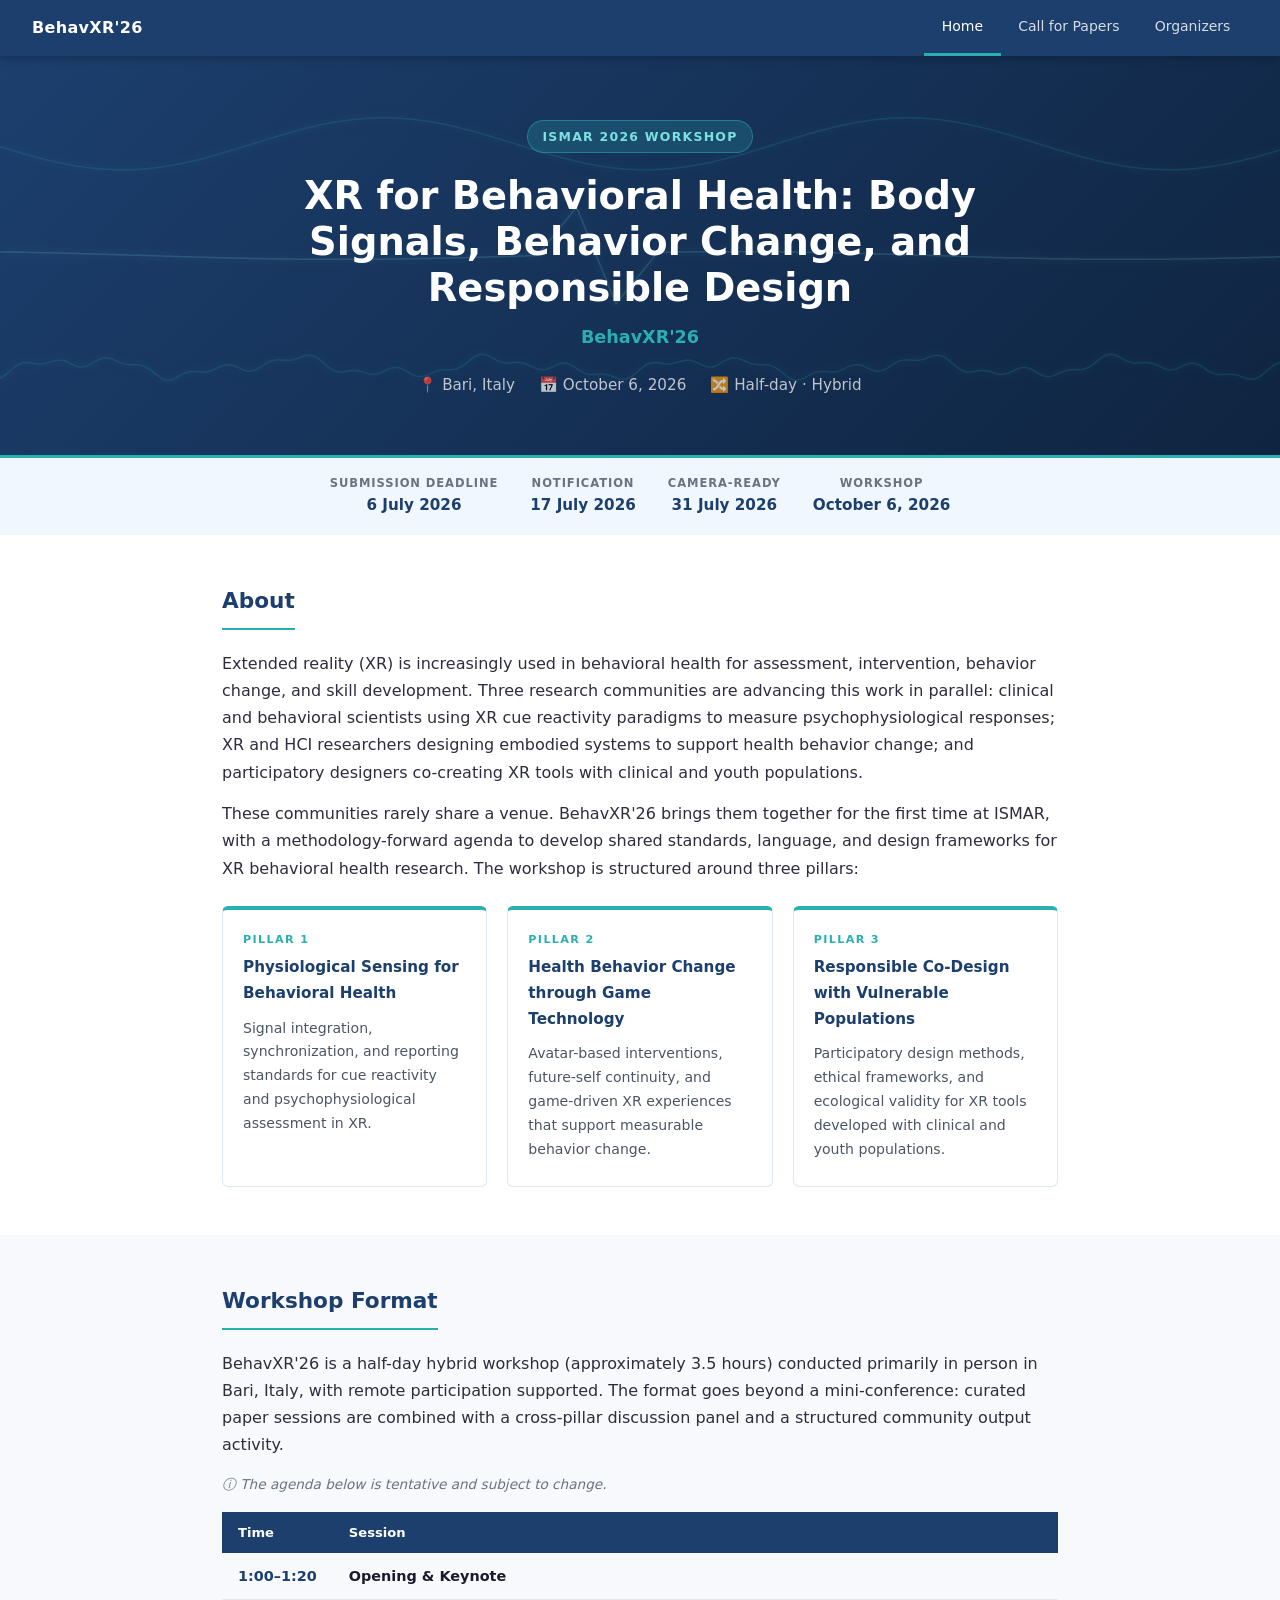
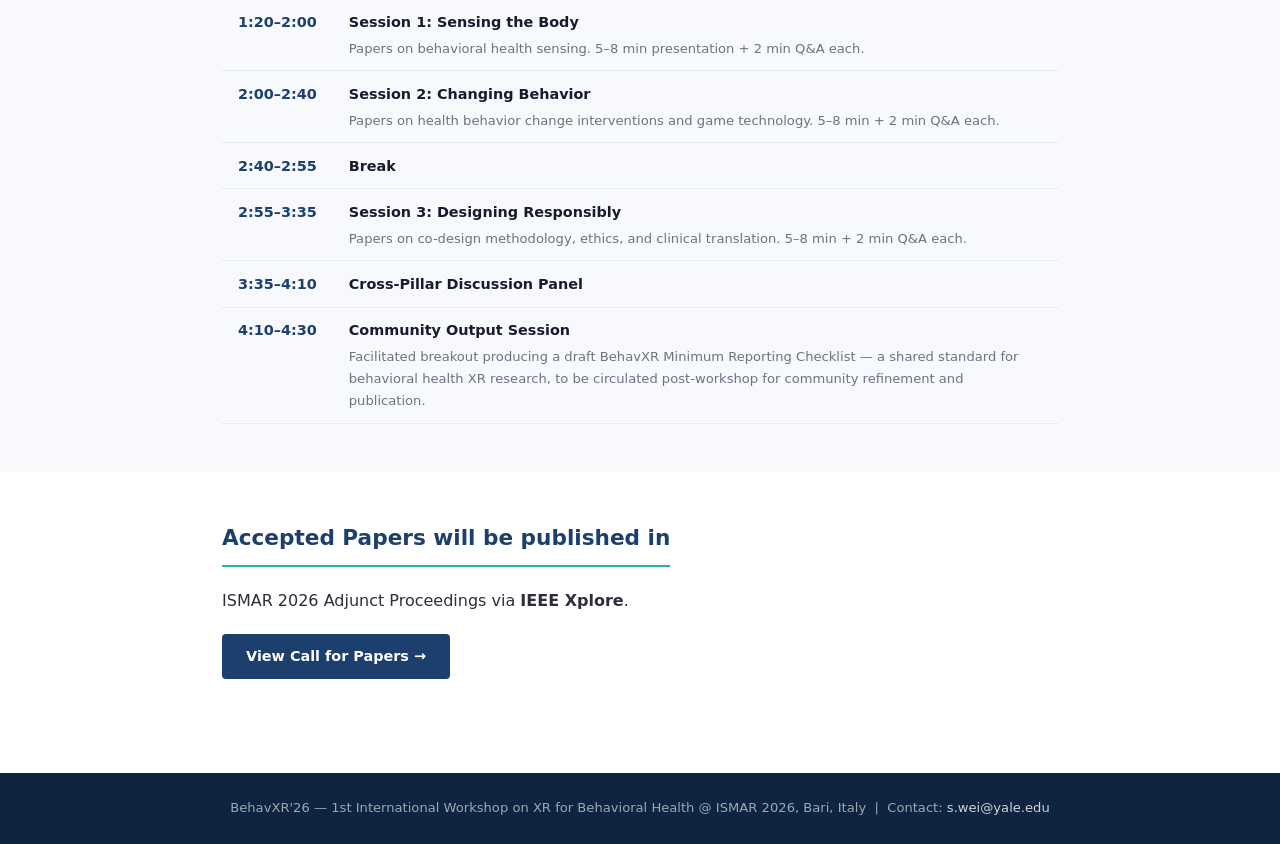
==== index.html @ c8c07bdc "Update cfp page" ====
<!DOCTYPE html>
<html lang="en">
<head>
<meta charset="UTF-8">
<meta name="viewport" content="width=device-width, initial-scale=1.0">
<meta name="description" content="BehavXR'26: 1st International Workshop on XR for Behavioral Health at ISMAR 2026, Bari, Italy, October 6, 2026.">
<title>BehavXR'26 — XR for Behavioral Health @ ISMAR 2026</title>
<link rel="stylesheet" href="style.css">
</head>
<body>

<nav>
  <span class="nav-brand">BehavXR'26</span>
  <div class="nav-links">
    <a href="index.html" class="active">Home</a>
    <a href="cfp.html">Call for Papers</a>
    <a href="organizers.html">Organizers</a>
  </div>
</nav>

<div class="hero" style="position:relative; overflow:hidden;">
  <canvas id="sigCanvas" aria-hidden="true" style="
    position:absolute; top:0; left:0; width:100%; height:100%;
    pointer-events:none; opacity:0.18;
  "></canvas>

  <div style="position:relative; z-index:1;">
    <div class="tag">ISMAR 2026 Workshop</div>
    <h1>XR for Behavioral Health: Body Signals, Behavior Change, and Responsible Design</h1>
    <p class="acronym">BehavXR'26</p>
    <div class="meta">
      <span>Bari, Italy</span>
      <span>October 6, 2026</span>
      <span>Half-day · Hybrid</span>
    </div>
  </div>
</div>

<script>
(function () {
  const canvas = document.getElementById('sigCanvas');
  const ctx = canvas.getContext('2d');

  const channels = [
    { y: 0.22, amp: 26, freq: 0.012, speed: 0.18, color: '#2aafb0', type: 'sine'  },
    { y: 0.50, amp: 22, freq: 0.008, speed: 0.11, color: '#7de0e1', type: 'pulse' },
    { y: 0.78, amp: 14, freq: 0.030, speed: 0.30, color: '#2aafb0', type: 'eeg'   },
  ];

  let t = 0, W, H, raf;

  function resize() {
    W = canvas.offsetWidth; H = canvas.offsetHeight;
    canvas.width = W * devicePixelRatio; canvas.height = H * devicePixelRatio;
    ctx.scale(devicePixelRatio, devicePixelRatio);
  }

  function eegNoise(x, t) {
    return Math.sin(x * 0.03 + t) * 0.5
         + Math.sin(x * 0.07 - t * 1.3) * 0.3
         + Math.sin(x * 0.15 + t * 0.9) * 0.2;
  }

  function pulseShape(phase) {
    const p = ((phase % (Math.PI * 2)) + Math.PI * 2) % (Math.PI * 2);
    const norm = p / (Math.PI * 2);
    if (norm < 0.05) return norm / 0.05;
    if (norm < 0.10) return 1 - (norm - 0.05) / 0.05 * 2;
    if (norm < 0.15) return -1 + (norm - 0.10) / 0.05;
    return Math.sin(norm * Math.PI * 2) * 0.08;
  }

  function drawChannel(ch) {
    ctx.beginPath();
    ctx.strokeStyle = ch.color;
    ctx.lineWidth = 1.5;
    ctx.shadowColor = ch.color;
    ctx.shadowBlur = 8;
    const cy = H * ch.y;
    for (let x = 0; x <= W; x += 2) {
      const phase = x * ch.freq + t * ch.speed;
      let y;
      if (ch.type === 'sine')  y = cy - Math.sin(phase) * ch.amp;
      if (ch.type === 'pulse') y = cy - pulseShape(phase) * ch.amp * 2.2;
      if (ch.type === 'eeg')   y = cy - eegNoise(x, t * ch.speed) * ch.amp;
      x === 0 ? ctx.moveTo(x, y) : ctx.lineTo(x, y);
    }
    ctx.stroke();
    ctx.shadowBlur = 0;
  }

  function loop() {
    ctx.clearRect(0, 0, W, H);
    channels.forEach(drawChannel);
    t += 0.22;
    raf = requestAnimationFrame(loop);
  }

  resize();
  window.addEventListener('resize', () => { cancelAnimationFrame(raf); resize(); loop(); });

  if (window.matchMedia('(prefers-reduced-motion: reduce)').matches) {
    channels.forEach(drawChannel);
  } else {
    loop();
  }
})();
</script>

<div class="dates-banner">
  <div class="date-item">
    <div class="date-label">Submission Deadline</div>
    <div class="date-val">6 July 2026</div>
  </div>
  <div class="date-item">
    <div class="date-label">Notification</div>
    <div class="date-val">17 July 2026</div>
  </div>
  <div class="date-item">
    <div class="date-label">Camera-Ready</div>
    <div class="date-val">31 July 2026</div>
  </div>
  <div class="date-item">
    <div class="date-label">Workshop</div>
    <div class="date-val">October 6, 2026</div>
  </div>
</div>

<div style="background:#fff;">
<div class="container">
<section>
  <h2>About</h2>
  <p>
    Extended reality (XR) is increasingly used in behavioral health for assessment, intervention,
    behavior change, and skill development. Three research communities are advancing this work in
    parallel: clinical and behavioral scientists using XR cue reactivity paradigms to measure
    psychophysiological responses; XR and HCI researchers designing embodied systems to support
    health behavior change; and participatory designers co-creating XR tools with clinical and youth
    populations.
  </p>
  <p>
    These communities rarely share a venue. BehavXR'26 brings them together for the first time at
    ISMAR, with a methodology-forward agenda to develop shared standards, language, and design
    frameworks for XR behavioral health research. The workshop is structured around three pillars:
  </p>

  <div class="pillars">
    <div class="pillar">
      <div class="p-num">Pillar 1</div>
      <h3>Physiological Sensing for Behavioral Health</h3>
      <p>Signal integration, synchronization, and reporting standards for cue reactivity and psychophysiological assessment in XR.</p>
    </div>
    <div class="pillar">
      <div class="p-num">Pillar 2</div>
      <h3>Health Behavior Change through Game Technology</h3>
      <p>Avatar-based interventions, future-self continuity, and game-driven XR experiences that support measurable behavior change.</p>
    </div>
    <div class="pillar">
      <div class="p-num">Pillar 3</div>
      <h3>Responsible Co-Design with Vulnerable Populations</h3>
      <p>Participatory design methods, ethical frameworks, and ecological validity for XR tools developed with clinical and youth populations.</p>
    </div>
  </div>
</section>
</div>
</div>

<div style="background:#f7f9fc;">
<div class="container">
<section>
  <h2>Workshop Format</h2>
  <p>BehavXR'26 is a half-day hybrid workshop (approximately 3.5 hours) conducted primarily in person in Bari, Italy, with remote participation supported. The format goes beyond a mini-conference: curated paper sessions are combined with a cross-pillar discussion panel and a structured community output activity.</p>
  <p style="font-size:.85rem; color:#6b7280; font-style:italic; margin-bottom:1rem;">&#9432; The agenda below is tentative and subject to change.</p>

  <table class="agenda">
    <thead>
      <tr><th>Time</th><th>Session</th></tr>
    </thead>
    <tbody>
      <tr>
        <td>1:00–1:20</td>
        <td><strong>Opening &amp; Keynote</strong></td>
      </tr>
      <tr>
        <td>1:20–2:00</td>
        <td>
          <strong>Session 1: Sensing the Body</strong>
          <div class="session-detail">Papers on behavioral health sensing. 5–8 min presentation + 2 min Q&amp;A each.</div>
        </td>
      </tr>
      <tr>
        <td>2:00–2:40</td>
        <td>
          <strong>Session 2: Changing Behavior</strong>
          <div class="session-detail">Papers on health behavior change interventions and game technology. 5–8 min + 2 min Q&amp;A each.</div>
        </td>
      </tr>
      <tr>
        <td>2:40–2:55</td>
        <td><strong>Break</strong></td>
      </tr>
      <tr>
        <td>2:55–3:35</td>
        <td>
          <strong>Session 3: Designing Responsibly</strong>
          <div class="session-detail">Papers on co-design methodology, ethics, and clinical translation. 5–8 min + 2 min Q&amp;A each.</div>
        </td>
      </tr>
      <tr>
        <td>3:35–4:10</td>
        <td><strong>Cross-Pillar Discussion Panel</strong></td>
      </tr>
      <tr>
        <td>4:10–4:30</td>
        <td>
          <strong>Community Output Session</strong>
          <div class="session-detail">Facilitated breakout producing a draft BehavXR Minimum Reporting Checklist — a shared standard for behavioral health XR research, to be circulated post-workshop for community refinement and publication.</div>
        </td>
      </tr>
    </tbody>
  </table>
</section>
</div>
</div>

<div style="background:#fff;">
<div class="container">
<section>
  <h2>Accepted Papers will be published in</h2>
  <p>ISMAR 2026 Adjunct Proceedings via <strong>IEEE Xplore</strong>.</p>
  <p style="margin-top:1.25rem;">
    <a href="cfp.html" style="
      display:inline-block; background:#1c3f6e; color:#fff;
      padding:.65rem 1.5rem; border-radius:4px; font-weight:600; font-size:.9rem;
    ">View Call for Papers &rarr;</a>
  </p>
</section>
</div>
</div>

<footer>
  BehavXR'26 &mdash; 1st International Workshop on XR for Behavioral Health @ ISMAR 2026, Bari, Italy &nbsp;|&nbsp;
  Contact: <a href="mailto:s.wei@yale.edu">s.wei@yale.edu</a>
</footer>

</body>
</html>
---- style.css ----
/* ── Reset & Base ─────────────────────────────────────────── */
*, *::before, *::after { box-sizing: border-box; margin: 0; padding: 0; }
html { scroll-behavior: smooth; }
body {
  font-family: 'Segoe UI', system-ui, -apple-system, sans-serif;
  font-size: 16px;
  line-height: 1.7;
  color: #1a1a2e;
  background: #fff;
}
a { color: #1a6ea8; text-decoration: none; }
a:hover { text-decoration: underline; }

/* ── Nav ──────────────────────────────────────────────────── */
nav {
  position: sticky; top: 0; z-index: 100;
  background: #1c3f6e;
  display: flex; align-items: center; justify-content: space-between;
  padding: 0 2rem;
  height: 56px;
  box-shadow: 0 2px 8px rgba(0,0,0,.25);
}
.nav-brand {
  color: #fff; font-weight: 700; font-size: 1rem;
  letter-spacing: .02em; white-space: nowrap;
}
.nav-links { display: flex; gap: 0; }
.nav-links a {
  color: rgba(255,255,255,.82);
  font-size: .875rem;
  padding: .9rem 1.1rem;
  display: block;
  border-bottom: 3px solid transparent;
  transition: color .15s, border-color .15s;
}
.nav-links a:hover, .nav-links a.active {
  color: #fff; border-bottom-color: #2aafb0;
  text-decoration: none;
}

/* ── Hero ─────────────────────────────────────────────────── */
.hero {
  background: linear-gradient(135deg, #1c3f6e 0%, #0f2440 100%);
  color: #fff;
  padding: 4rem 2rem 3.5rem;
  text-align: center;
}
.hero .tag {
  display: inline-block;
  background: rgba(42,175,176,.22);
  border: 1px solid rgba(42,175,176,.5);
  color: #7de0e1;
  font-size: .78rem;
  font-weight: 600;
  letter-spacing: .1em;
  text-transform: uppercase;
  padding: .3rem .9rem;
  border-radius: 2rem;
  margin-bottom: 1.25rem;
}
.hero h1 {
  font-size: clamp(1.6rem, 4vw, 2.4rem);
  font-weight: 800;
  line-height: 1.2;
  max-width: 760px; margin: 0 auto .75rem;
}
.hero .acronym {
  color: #2aafb0; font-size: 1.1rem; font-weight: 600;
  margin-bottom: 1.25rem;
}
.hero .meta {
  font-size: .95rem; color: rgba(255,255,255,.72);
  display: flex; gap: 1.5rem; justify-content: center; flex-wrap: wrap;
}
.hero .meta span::before { content: "📍 "; }
.hero .meta span:nth-child(2)::before { content: "📅 "; }
.hero .meta span:nth-child(3)::before { content: "🔀 "; }

/* ── Dates Banner ─────────────────────────────────────────── */
.dates-banner {
  background: #f0f7ff;
  border-top: 3px solid #2aafb0;
  padding: 1rem 2rem;
  display: flex; gap: 2rem; justify-content: center; flex-wrap: wrap;
}
.dates-banner .date-item { text-align: center; }
.dates-banner .date-label {
  font-size: .72rem; font-weight: 700; text-transform: uppercase;
  letter-spacing: .08em; color: #6b7280;
}
.dates-banner .date-val {
  font-size: .95rem; font-weight: 600; color: #1c3f6e;
}

/* ── Container & Sections ─────────────────────────────────── */
.container { max-width: 900px; margin: 0 auto; padding: 0 2rem; }
section { padding: 3rem 0; }
section:nth-child(even) { background: #f7f9fc; }
h2 {
  font-size: 1.35rem; font-weight: 700; color: #1c3f6e;
  margin-bottom: 1.25rem;
  padding-bottom: .5rem;
  border-bottom: 2px solid #2aafb0;
  display: inline-block;
}
h3 { font-size: 1.05rem; font-weight: 700; color: #1c3f6e; margin: 1.25rem 0 .5rem; }
p { margin-bottom: .9rem; color: #2d2d3e; }

/* ── Pillars ──────────────────────────────────────────────── */
.pillars {
  display: grid; grid-template-columns: repeat(auto-fit, minmax(240px, 1fr));
  gap: 1.25rem; margin-top: 1.5rem;
}
.pillar {
  background: #fff;
  border: 1px solid #dce8f5;
  border-top: 4px solid #2aafb0;
  border-radius: 6px;
  padding: 1.25rem 1.25rem 1.5rem;
}
.pillar .p-num {
  font-size: .7rem; font-weight: 700; letter-spacing: .12em;
  text-transform: uppercase; color: #2aafb0; margin-bottom: .4rem;
}
.pillar h3 { margin: 0 0 .6rem; font-size: .95rem; }
.pillar p { font-size: .88rem; color: #4b5563; margin: 0; }

/* ── Lists ────────────────────────────────────────────────── */
ul { list-style: none; padding: 0; }
ul li {
  padding: .3rem 0 .3rem 1.3rem;
  position: relative; font-size: .95rem; color: #2d2d3e;
}
ul li::before {
  content: "›"; position: absolute; left: 0;
  color: #2aafb0; font-weight: 700; font-size: 1.1rem; line-height: 1.5;
}
ul.plain li::before { display: none; }
ul.plain li { padding-left: 0; }

/* ── Topic groups ─────────────────────────────────────────── */
.topic-group { margin-bottom: 1.5rem; }
.topic-group h3 {
  font-size: .85rem; font-weight: 700; text-transform: uppercase;
  letter-spacing: .08em; color: #2aafb0; margin-bottom: .5rem; margin-top: 0;
  border: none;
}

/* ── Submission boxes ─────────────────────────────────────── */
.sub-types { display: grid; grid-template-columns: 1fr 1fr; gap: 1rem; margin: 1.25rem 0; }
.sub-box {
  border: 1px solid #dce8f5; border-radius: 6px; padding: 1rem 1.25rem;
  background: #fff;
}
.sub-box .sub-label {
  font-size: .75rem; font-weight: 700; text-transform: uppercase;
  letter-spacing: .08em; color: #2aafb0; margin-bottom: .35rem;
}
.sub-box p { font-size: .88rem; margin: 0; color: #4b5563; }

/* ── Organiser cards ──────────────────────────────────────── */
.org-grid { display: flex; flex-direction: column; gap: 1rem; margin-top: 1.25rem; }
.org-card {
  display: flex; gap: 1.25rem; align-items: flex-start;
  border: 1px solid #dce8f5; border-radius: 6px; padding: 1.1rem 1.25rem;
  background: #fff;
}
.org-avatar {
  width: 48px; height: 48px; border-radius: 50%;
  background: linear-gradient(135deg, #1c3f6e, #2aafb0);
  display: flex; align-items: center; justify-content: center;
  color: #fff; font-weight: 700; font-size: 1.1rem; flex-shrink: 0;
}
.org-info h3 { margin: 0 0 .1rem; font-size: 1rem; }
.org-info .org-role { font-size: .82rem; color: #6b7280; margin-bottom: .4rem; }
.org-info p { font-size: .88rem; margin: 0; color: #4b5563; }
.org-info a { font-size: .82rem; }

/* ── PC table ─────────────────────────────────────────────── */
.pc-table { width: 100%; border-collapse: collapse; margin-top: 1rem; font-size: .9rem; }
.pc-table th {
  background: #1c3f6e; color: #fff; font-weight: 600;
  padding: .6rem 1rem; text-align: left; font-size: .82rem;
}
.pc-table td { padding: .55rem 1rem; border-bottom: 1px solid #e5eaf2; }
.pc-table tr:last-child td { border-bottom: none; }
.pc-table tr:nth-child(even) td { background: #f7f9fc; }

/* ── Footer ───────────────────────────────────────────────── */
footer {
  background: #0f2440; color: rgba(255,255,255,.6);
  text-align: center; padding: 1.5rem 2rem;
  font-size: .82rem; margin-top: 2rem;
}
footer a { color: rgba(255,255,255,.8); }

/* ── Agenda table ─────────────────────────────────────────── */
.agenda { width: 100%; border-collapse: collapse; margin-top: 1rem; font-size: .9rem; }
.agenda th {
  background: #1c3f6e; color: #fff; padding: .6rem 1rem;
  text-align: left; font-size: .82rem;
}
.agenda td { padding: .65rem 1rem; border-bottom: 1px solid #e5eaf2; vertical-align: top; }
.agenda td:first-child { white-space: nowrap; font-weight: 600; color: #1c3f6e; width: 110px; }
.agenda tr:nth-child(even) td { background: #f7f9fc; }
.agenda .session-detail { font-size: .82rem; color: #6b7280; margin-top: .2rem; }

/* ── Responsive ───────────────────────────────────────────── */
@media (max-width: 640px) {
  .nav-links a { padding: .9rem .7rem; font-size: .8rem; }
  .sub-types { grid-template-columns: 1fr; }
  .hero h1 { font-size: 1.5rem; }
  .org-card { flex-direction: column; }
}
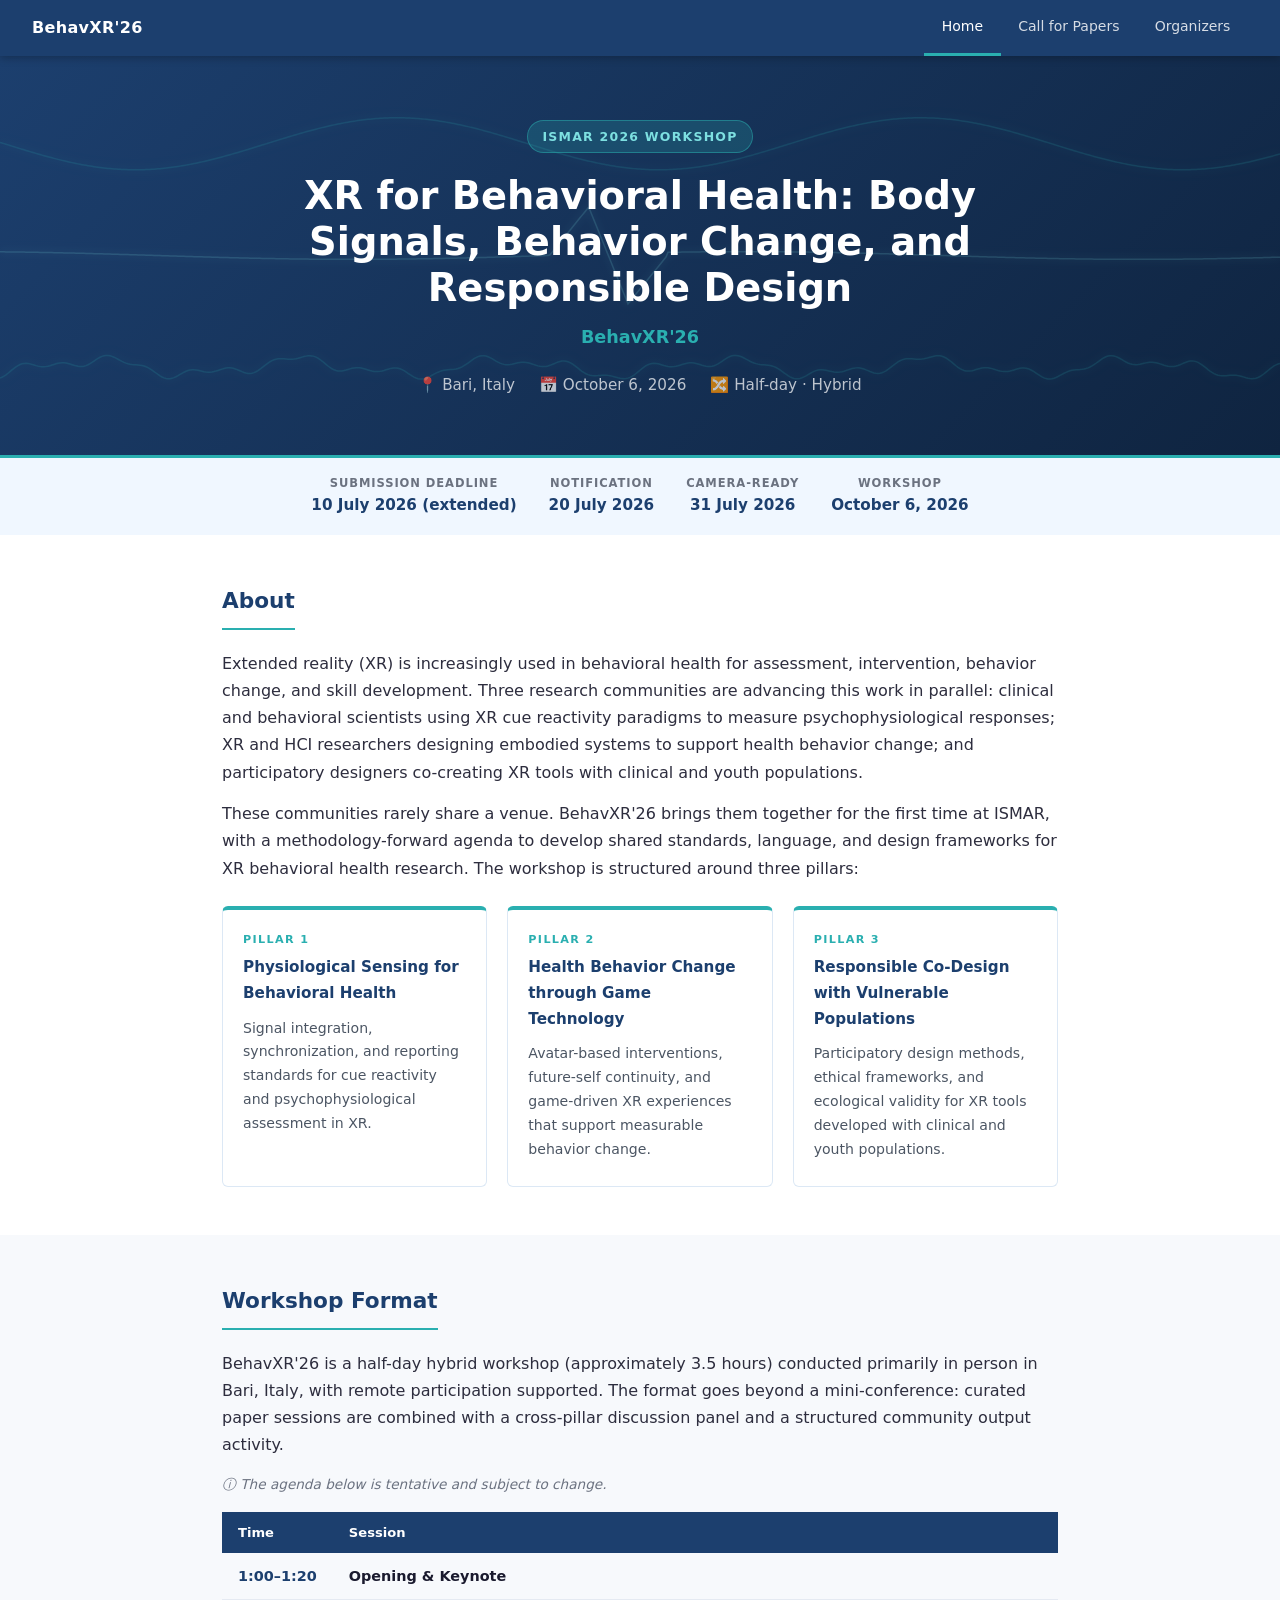
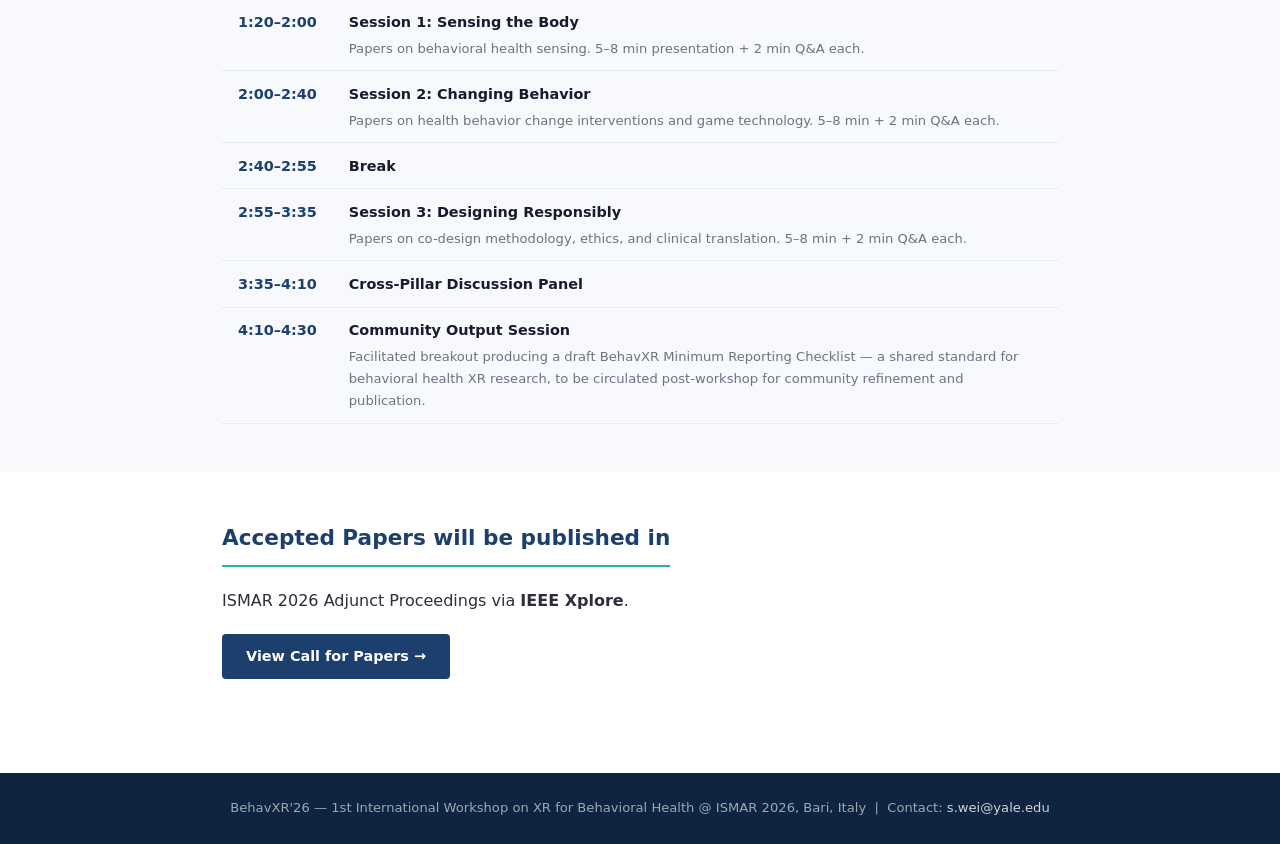
==== commit 8503709b: "Update deadline and profile" ====
--- a/index.html
+++ b/index.html
@@ -110,11 +110,11 @@
 <div class="dates-banner">
   <div class="date-item">
     <div class="date-label">Submission Deadline</div>
-    <div class="date-val">6 July 2026</div>
+    <div class="date-val">10 July 2026 (extended)</div>
   </div>
   <div class="date-item">
     <div class="date-label">Notification</div>
-    <div class="date-val">17 July 2026</div>
+    <div class="date-val">20 July 2026</div>
   </div>
   <div class="date-item">
     <div class="date-label">Camera-Ready</div>
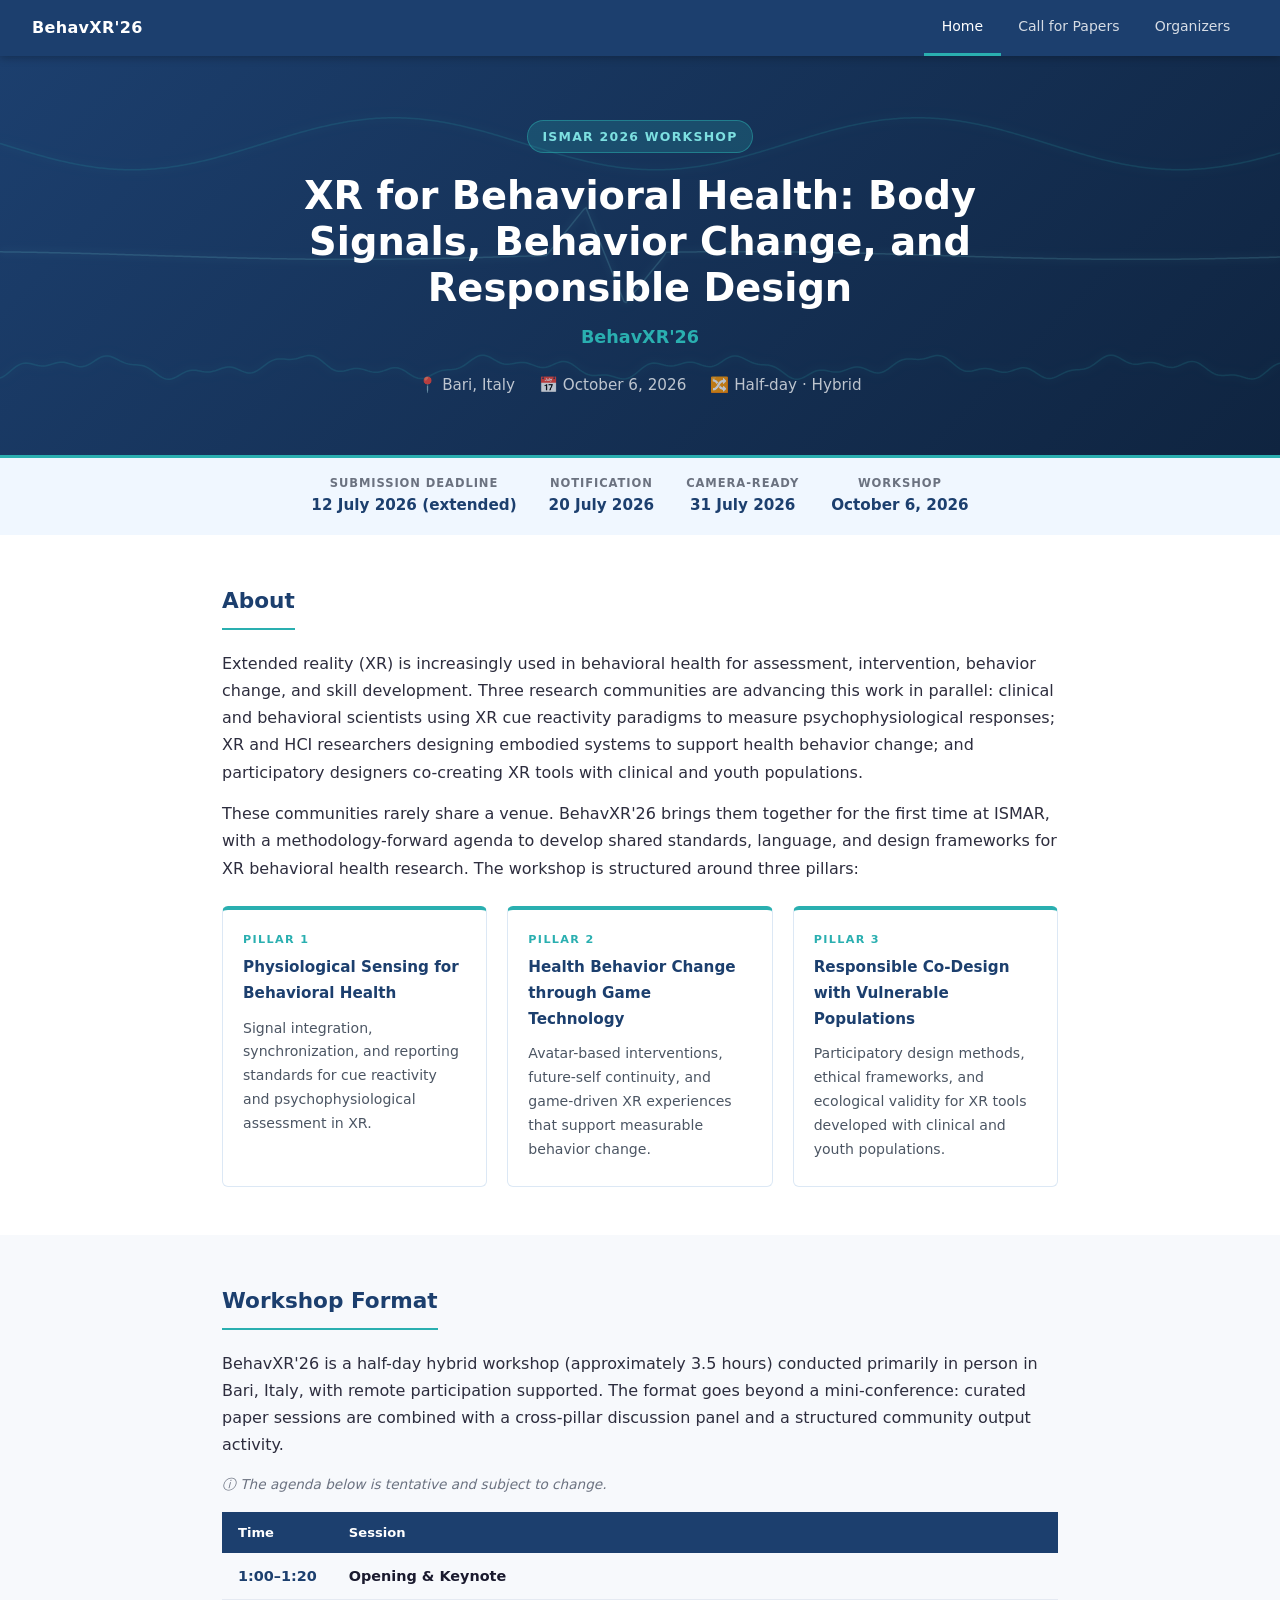
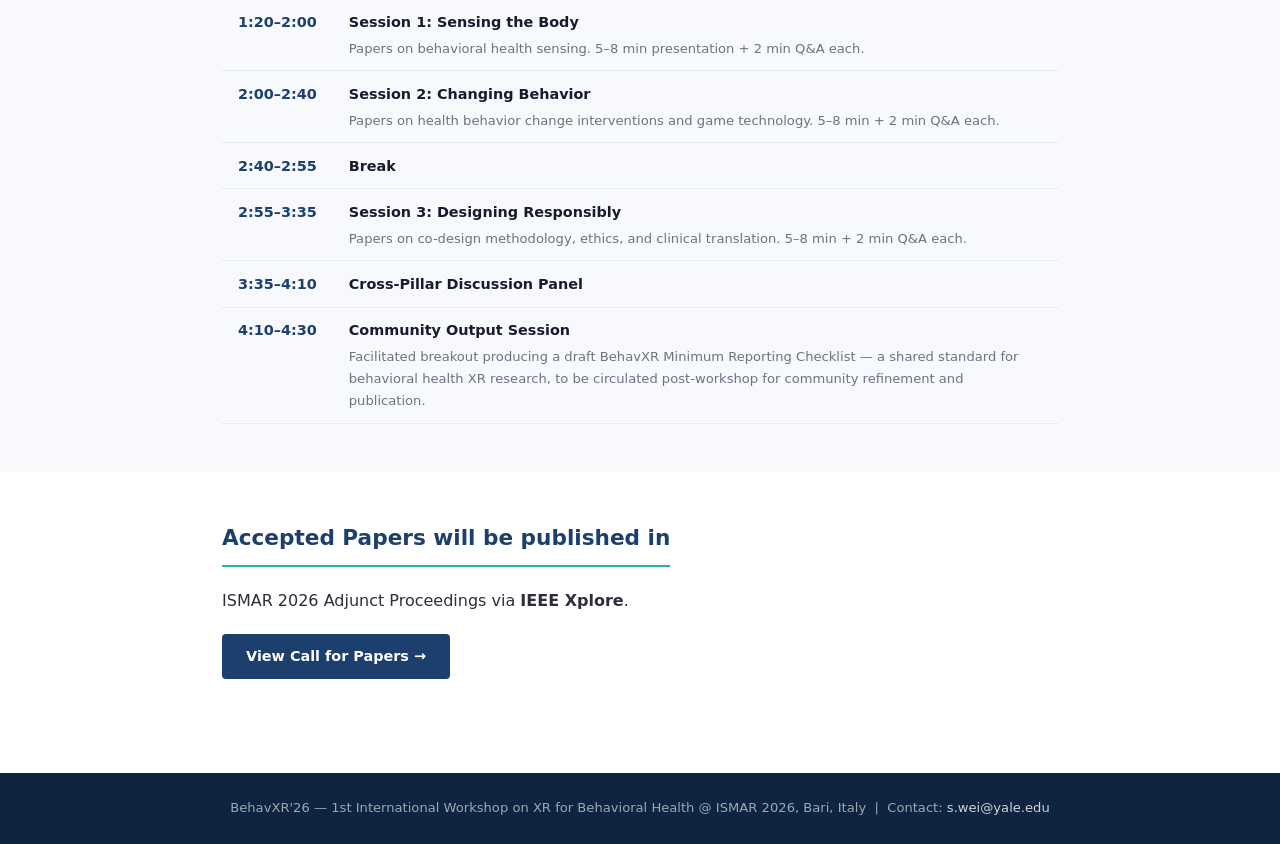
==== commit 3ee7f299: "Update deadline" ====
--- a/index.html
+++ b/index.html
@@ -110,7 +110,7 @@
 <div class="dates-banner">
   <div class="date-item">
     <div class="date-label">Submission Deadline</div>
-    <div class="date-val">10 July 2026 (extended)</div>
+    <div class="date-val">12 July 2026 (extended)</div>
   </div>
   <div class="date-item">
     <div class="date-label">Notification</div>
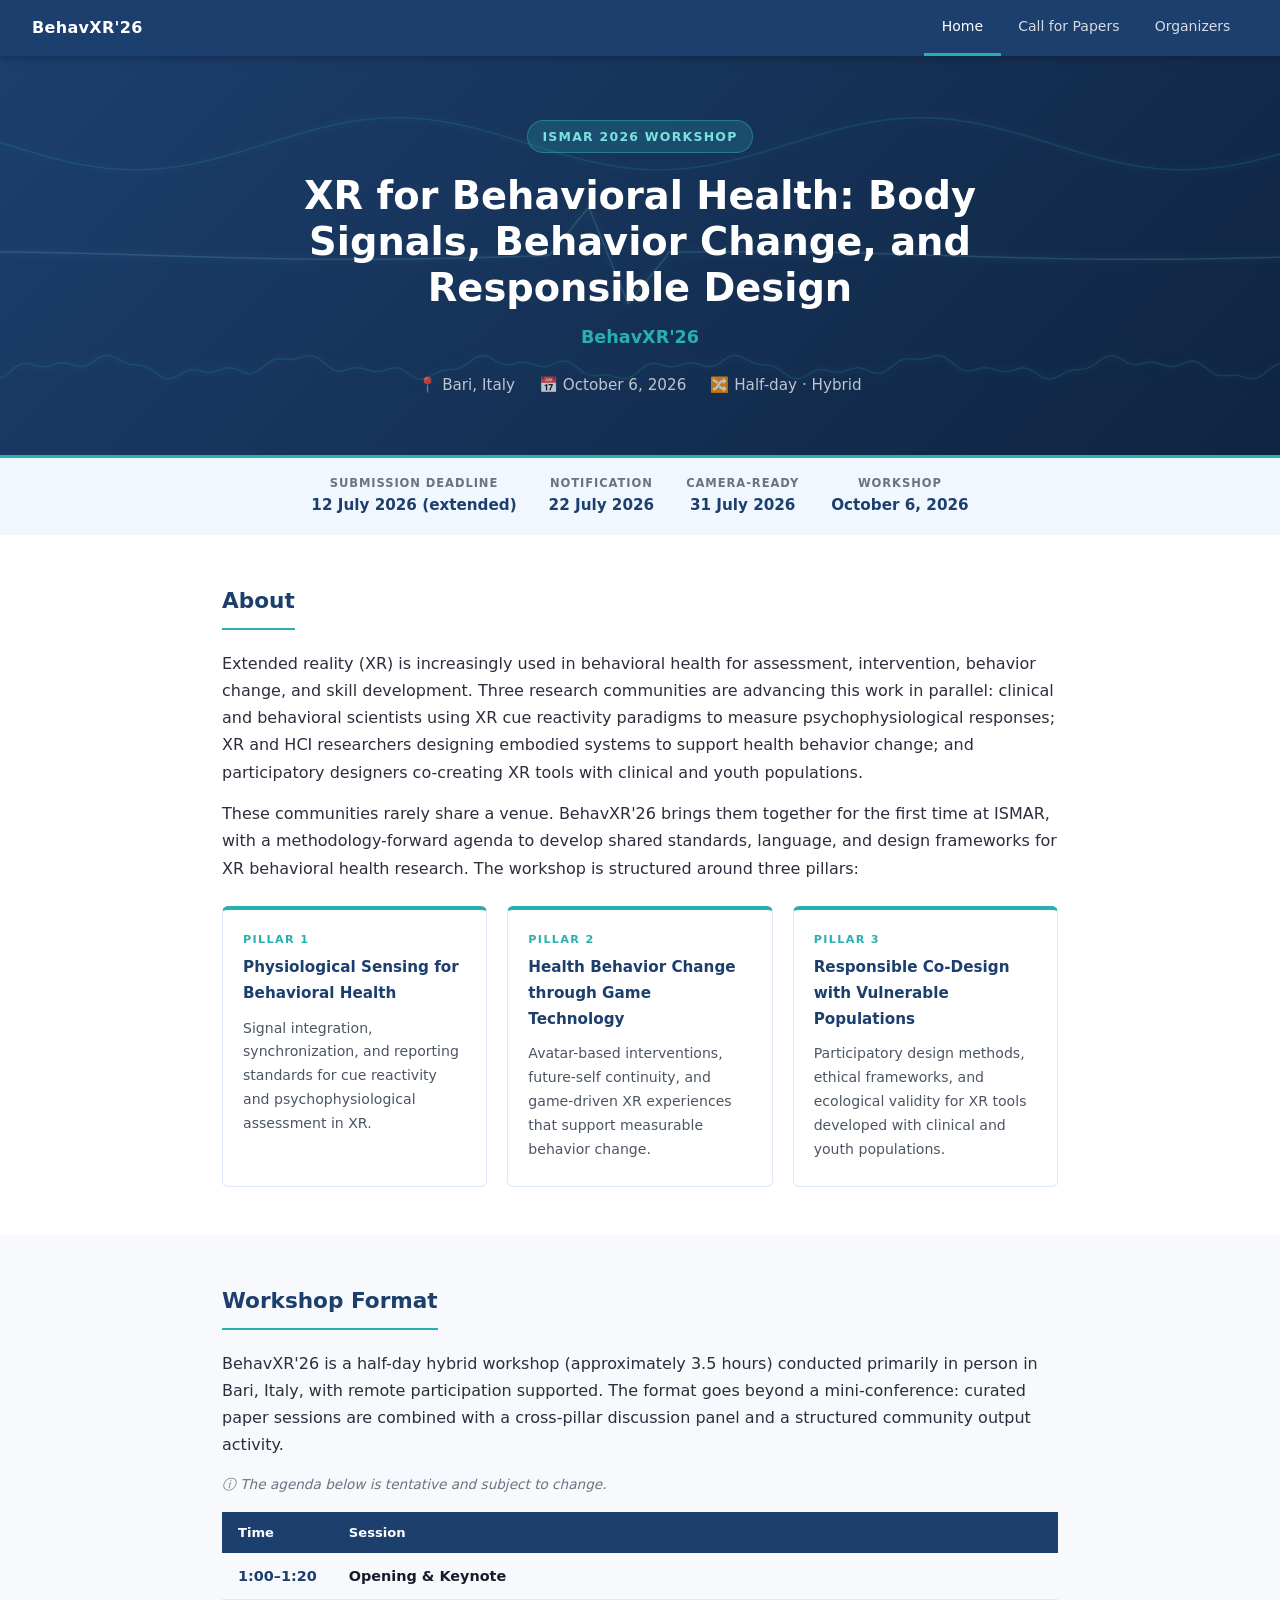
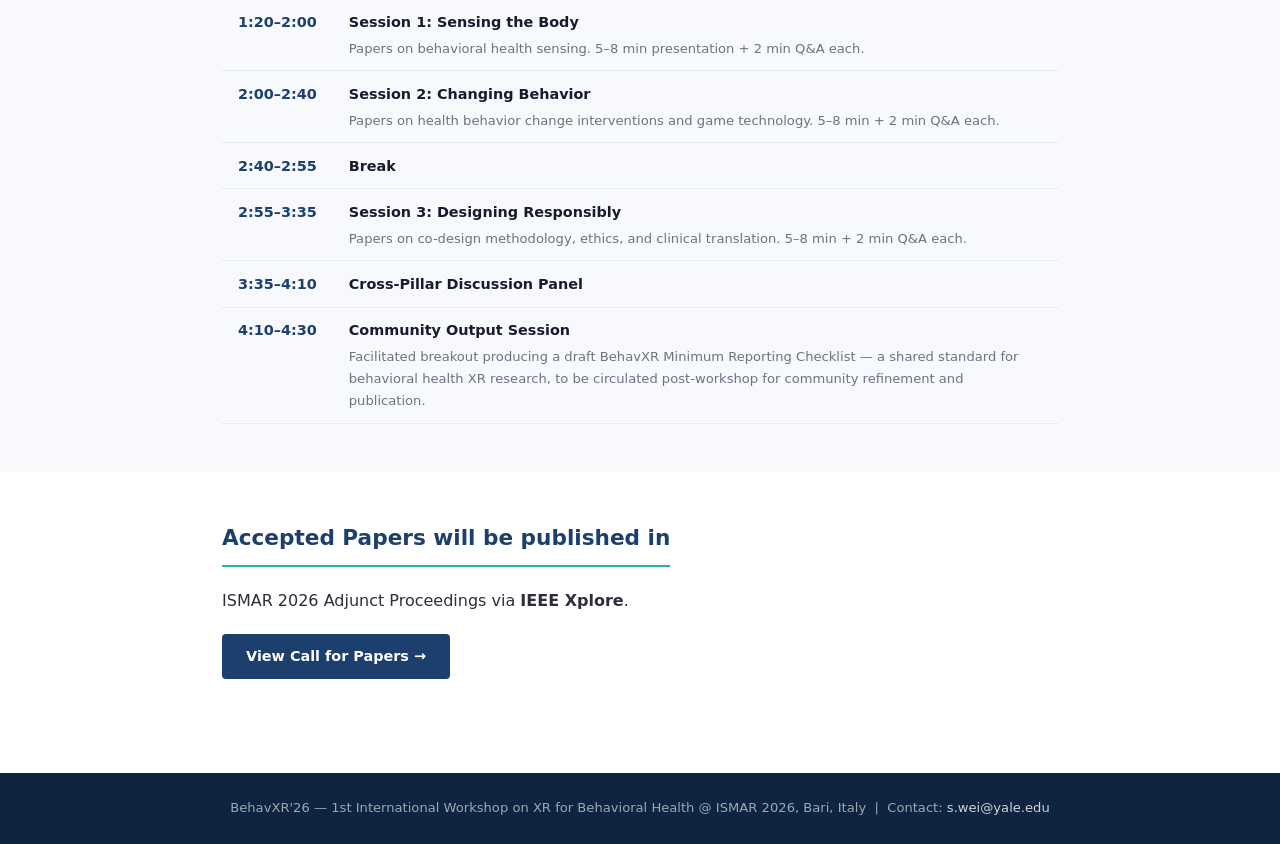
==== commit 263b3d76: "Update deadlines" ====
--- a/index.html
+++ b/index.html
@@ -114,7 +114,7 @@
   </div>
   <div class="date-item">
     <div class="date-label">Notification</div>
-    <div class="date-val">20 July 2026</div>
+    <div class="date-val">22 July 2026</div>
   </div>
   <div class="date-item">
     <div class="date-label">Camera-Ready</div>
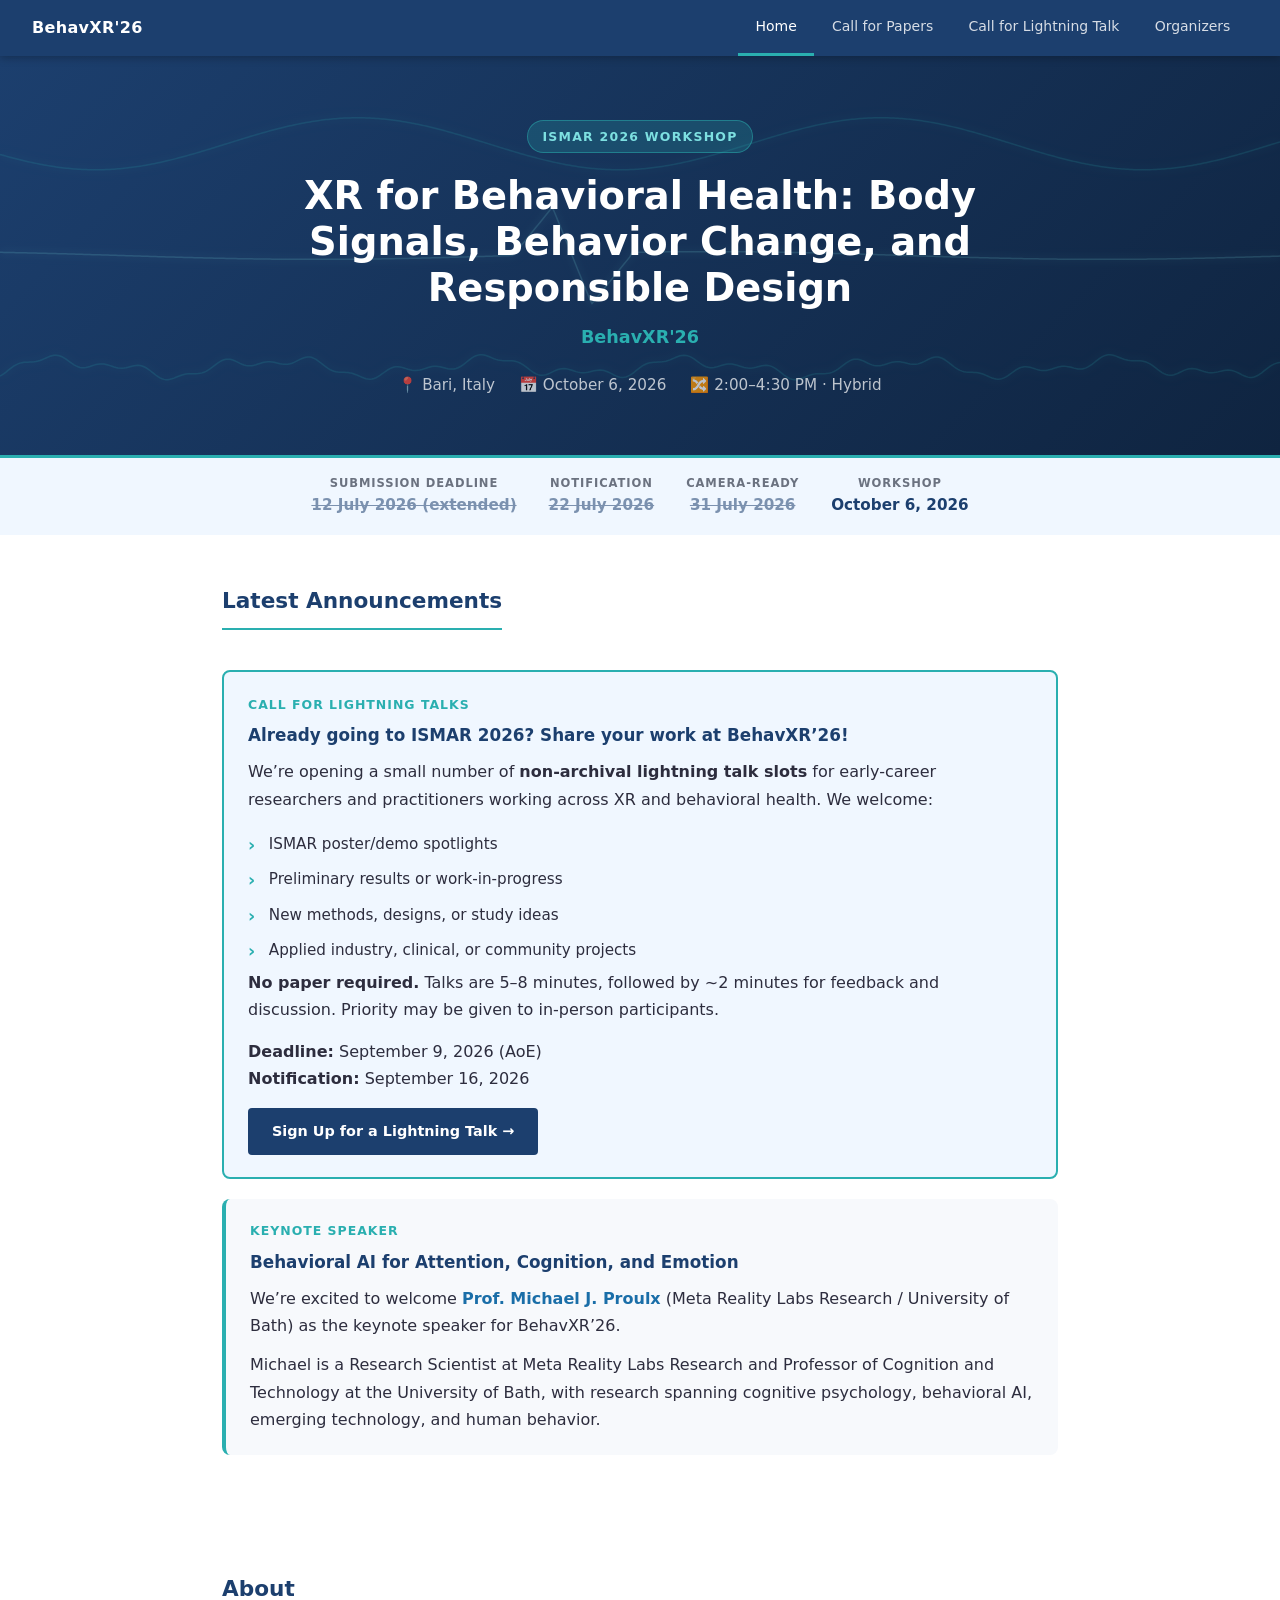
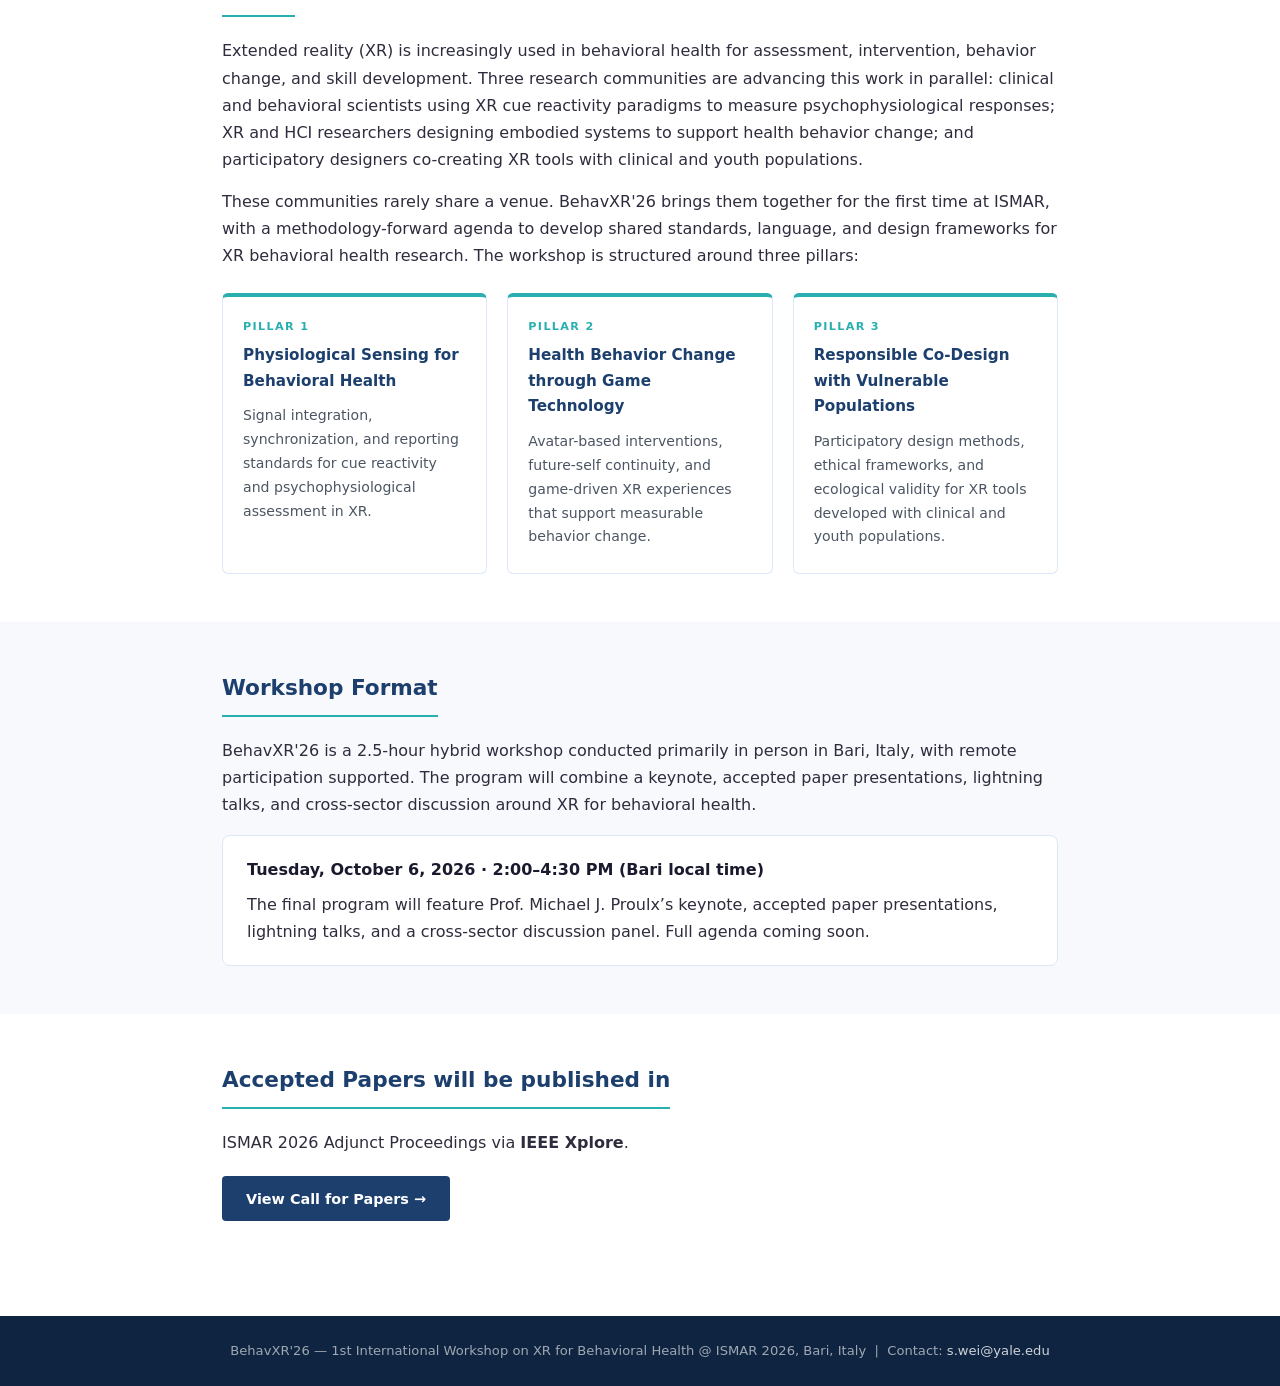
==== commit 25758aed: "update the exisiting tabs" ====
--- a/index.html
+++ b/index.html
@@ -14,6 +14,7 @@
   <div class="nav-links">
     <a href="index.html" class="active">Home</a>
     <a href="cfp.html">Call for Papers</a>
+    <a href="lightning.html">Call for Lightning Talk</a>
     <a href="organizers.html">Organizers</a>
   </div>
 </nav>
@@ -31,7 +32,7 @@
     <div class="meta">
       <span>Bari, Italy</span>
       <span>October 6, 2026</span>
-      <span>Half-day · Hybrid</span>
+      <span>2:00–4:30 PM · Hybrid</span>
     </div>
   </div>
 </div>
@@ -110,19 +111,132 @@
 <div class="dates-banner">
   <div class="date-item">
     <div class="date-label">Submission Deadline</div>
-    <div class="date-val">12 July 2026 (extended)</div>
+    <div class="date-val" style="text-decoration:line-through; opacity:.55;">12 July 2026 (extended)</div>
   </div>
   <div class="date-item">
     <div class="date-label">Notification</div>
-    <div class="date-val">22 July 2026</div>
+    <div class="date-val" style="text-decoration:line-through; opacity:.55;">22 July 2026</div>
   </div>
   <div class="date-item">
     <div class="date-label">Camera-Ready</div>
-    <div class="date-val">31 July 2026</div>
+    <div class="date-val" style="text-decoration:line-through; opacity:.55;">31 July 2026</div>
   </div>
   <div class="date-item">
     <div class="date-label">Workshop</div>
     <div class="date-val">October 6, 2026</div>
+  </div>
+</div>
+
+<!-- Latest Announcements -->
+<div style="background:#fff;">
+  <div class="container">
+    <section>
+      <h2>Latest Announcements</h2>
+
+      <!-- Lightning Talks -->
+      <div style="
+        background:#f0f7ff;
+        border:2px solid #2aafb0;
+        border-radius:8px;
+        padding:1.35rem 1.5rem;
+        margin:1.25rem 0;
+      ">
+        <div style="
+          font-size:.78rem;
+          font-weight:700;
+          text-transform:uppercase;
+          letter-spacing:.08em;
+          color:#2aafb0;
+          margin-bottom:.4rem;
+        ">
+          Call for Lightning Talks
+        </div>
+
+        <h3 style="margin:.15rem 0 .55rem 0;">
+          Already going to ISMAR 2026? Share your work at BehavXR’26!
+        </h3>
+
+        <p>
+          We’re opening a small number of <strong>non-archival lightning talk slots</strong>
+          for early-career researchers and practitioners working across XR and behavioral health.
+          We welcome:
+        </p>
+
+        <ul>
+          <li>ISMAR poster/demo spotlights</li>
+          <li>Preliminary results or work-in-progress</li>
+          <li>New methods, designs, or study ideas</li>
+          <li>Applied industry, clinical, or community projects</li>
+        </ul>
+
+        <p>
+          <strong>No paper required.</strong> Talks are 5–8 minutes, followed by ~2 minutes
+          for feedback and discussion. Priority may be given to in-person participants.
+        </p>
+
+        <p style="margin-bottom:1rem;">
+          <strong>Deadline:</strong> September 9, 2026 (AoE)<br>
+          <strong>Notification:</strong> September 16, 2026
+        </p>
+
+        <a href="https://forms.gle/9YpKihz78PrEKKDbA"
+           target="_blank"
+           rel="noopener"
+           style="
+             display:inline-block;
+             background:#1c3f6e;
+             color:#fff;
+             padding:.7rem 1.5rem;
+             border-radius:4px;
+             font-weight:700;
+             font-size:.9rem;
+             text-decoration:none;
+           ">
+          Sign Up for a Lightning Talk &rarr;
+        </a>
+      </div>
+
+
+
+      <!-- Keynote -->
+      <div style="
+        background:#f7f9fc;
+        border-left:4px solid #2aafb0;
+        border-radius:8px;
+        padding:1.35rem 1.5rem;
+        margin:1rem 0 1.25rem 0;
+      ">
+        <div style="
+          font-size:.78rem;
+          font-weight:700;
+          text-transform:uppercase;
+          letter-spacing:.08em;
+          color:#2aafb0;
+          margin-bottom:.4rem;
+        ">
+          Keynote Speaker
+        </div>
+
+        <h3 style="margin:.15rem 0 .55rem 0;">
+          Behavioral AI for Attention, Cognition, and Emotion
+        </h3>
+
+        <p style="margin-bottom:.75rem;">
+          We’re excited to welcome
+          <a href="https://www.linkedin.com/in/mjp2/" target="_blank" rel="noopener">
+            <strong>Prof. Michael J. Proulx</strong>
+          </a>
+          (Meta Reality Labs Research / University of Bath) as the keynote speaker for BehavXR’26.
+        </p>
+
+        <p style="margin:0;">
+          Michael is a Research Scientist at Meta Reality Labs Research and Professor of Cognition
+          and Technology at the University of Bath, with research spanning cognitive psychology,
+          behavioral AI, emerging technology, and human behavior.
+        </p>
+      </div>
+
+    </section>
   </div>
 </div>
 
@@ -169,56 +283,25 @@
 <div class="container">
 <section>
   <h2>Workshop Format</h2>
-  <p>BehavXR'26 is a half-day hybrid workshop (approximately 3.5 hours) conducted primarily in person in Bari, Italy, with remote participation supported. The format goes beyond a mini-conference: curated paper sessions are combined with a cross-pillar discussion panel and a structured community output activity.</p>
-  <p style="font-size:.85rem; color:#6b7280; font-style:italic; margin-bottom:1rem;">&#9432; The agenda below is tentative and subject to change.</p>
-
-  <table class="agenda">
-    <thead>
-      <tr><th>Time</th><th>Session</th></tr>
-    </thead>
-    <tbody>
-      <tr>
-        <td>1:00–1:20</td>
-        <td><strong>Opening &amp; Keynote</strong></td>
-      </tr>
-      <tr>
-        <td>1:20–2:00</td>
-        <td>
-          <strong>Session 1: Sensing the Body</strong>
-          <div class="session-detail">Papers on behavioral health sensing. 5–8 min presentation + 2 min Q&amp;A each.</div>
-        </td>
-      </tr>
-      <tr>
-        <td>2:00–2:40</td>
-        <td>
-          <strong>Session 2: Changing Behavior</strong>
-          <div class="session-detail">Papers on health behavior change interventions and game technology. 5–8 min + 2 min Q&amp;A each.</div>
-        </td>
-      </tr>
-      <tr>
-        <td>2:40–2:55</td>
-        <td><strong>Break</strong></td>
-      </tr>
-      <tr>
-        <td>2:55–3:35</td>
-        <td>
-          <strong>Session 3: Designing Responsibly</strong>
-          <div class="session-detail">Papers on co-design methodology, ethics, and clinical translation. 5–8 min + 2 min Q&amp;A each.</div>
-        </td>
-      </tr>
-      <tr>
-        <td>3:35–4:10</td>
-        <td><strong>Cross-Pillar Discussion Panel</strong></td>
-      </tr>
-      <tr>
-        <td>4:10–4:30</td>
-        <td>
-          <strong>Community Output Session</strong>
-          <div class="session-detail">Facilitated breakout producing a draft BehavXR Minimum Reporting Checklist — a shared standard for behavioral health XR research, to be circulated post-workshop for community refinement and publication.</div>
-        </td>
-      </tr>
-    </tbody>
-  </table>
+  <p>
+    BehavXR'26 is a 2.5-hour hybrid workshop conducted primarily in person in Bari, Italy,
+    with remote participation supported. The program will combine a keynote, accepted paper
+    presentations, lightning talks, and cross-sector discussion around XR for behavioral health.
+  </p>
+
+  <div style="
+    background:#fff;
+    border:1px solid #dce8f5;
+    border-radius:8px;
+    padding:1.25rem 1.5rem;
+    margin-top:1rem;
+  ">
+    <strong>Tuesday, October 6, 2026 · 2:00–4:30 PM (Bari local time)</strong>
+    <p style="margin:.5rem 0 0 0;">
+      The final program will feature Prof. Michael J. Proulx’s keynote, accepted paper presentations,
+      lightning talks, and a cross-sector discussion panel. Full agenda coming soon.
+    </p>
+  </div>
 </section>
 </div>
 </div>
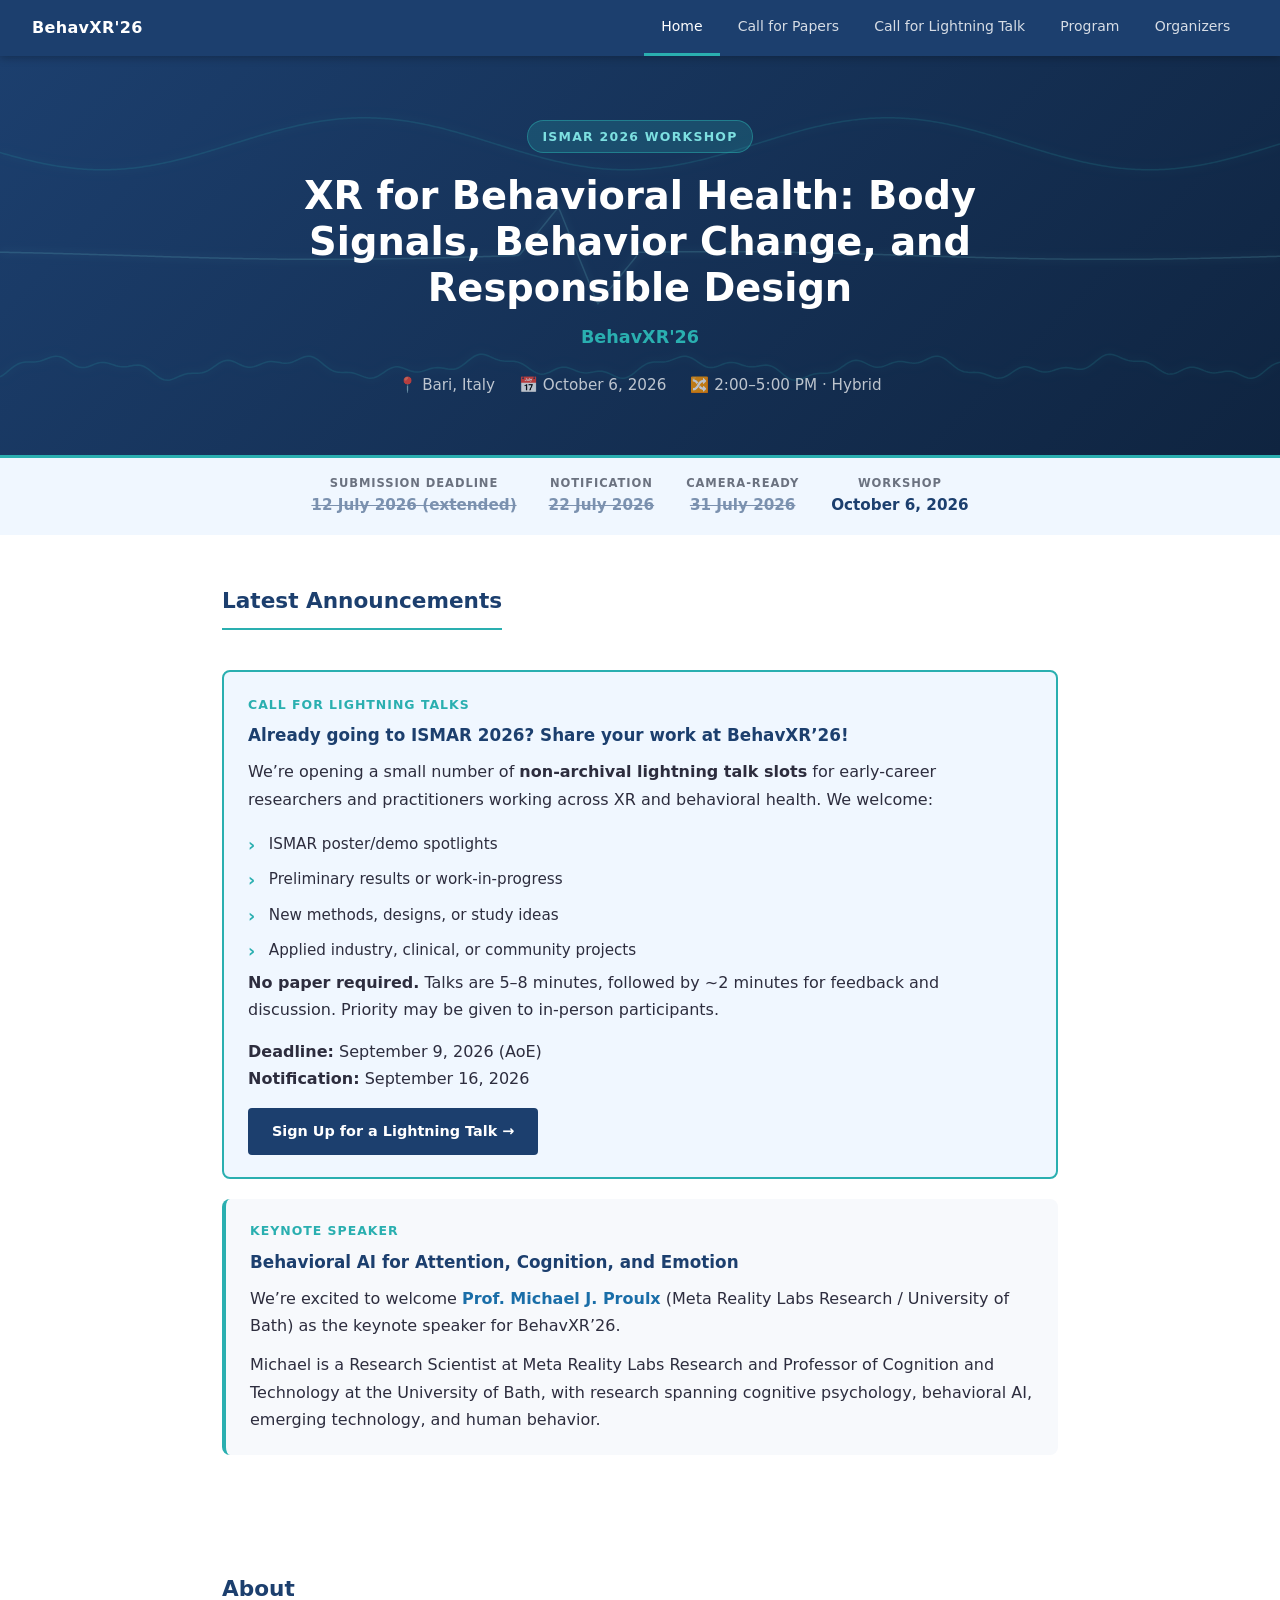
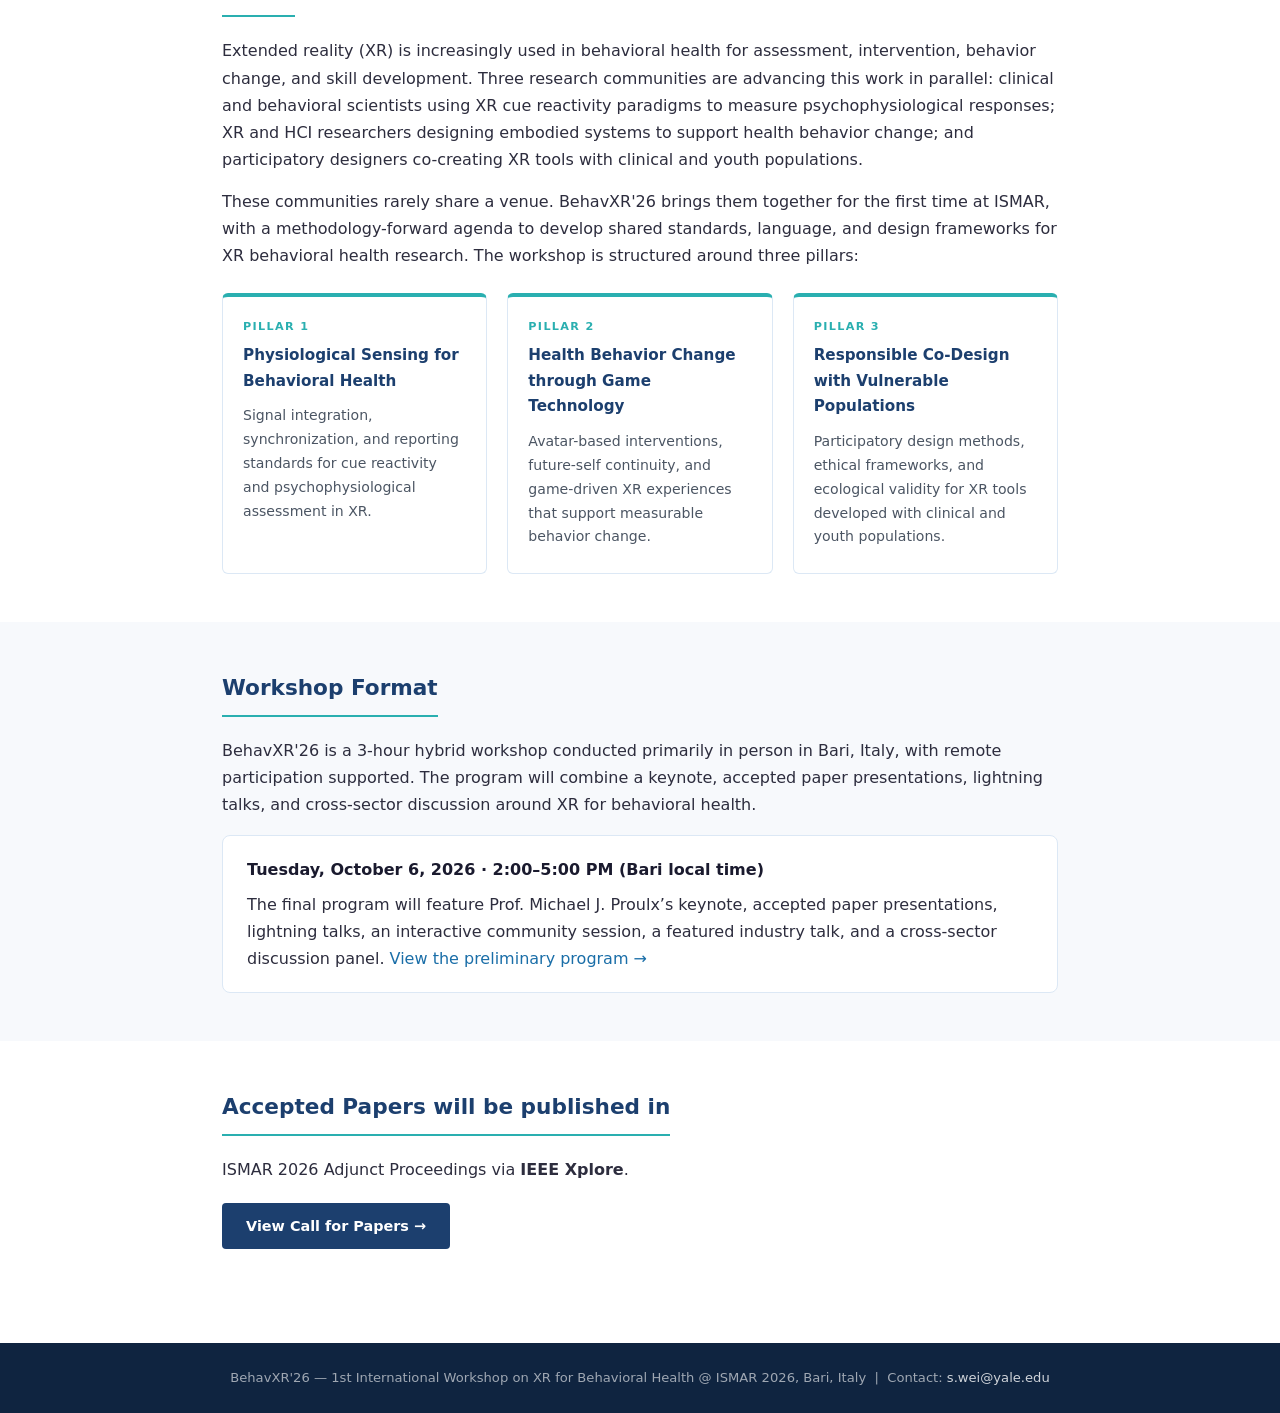
==== commit e925a43d: "website update" ====
--- a/index.html
+++ b/index.html
@@ -15,7 +15,8 @@
     <a href="index.html" class="active">Home</a>
     <a href="cfp.html">Call for Papers</a>
     <a href="lightning.html">Call for Lightning Talk</a>
-    <a href="organizers.html">Organizers</a>
+    <a href="agenda.html">Program</a>
+        <a href="organizers.html">Organizers</a>
   </div>
 </nav>
 
@@ -32,7 +33,7 @@
     <div class="meta">
       <span>Bari, Italy</span>
       <span>October 6, 2026</span>
-      <span>2:00–4:30 PM · Hybrid</span>
+      <span>2:00–5:00 PM · Hybrid</span>
     </div>
   </div>
 </div>
@@ -284,7 +285,7 @@
 <section>
   <h2>Workshop Format</h2>
   <p>
-    BehavXR'26 is a 2.5-hour hybrid workshop conducted primarily in person in Bari, Italy,
+    BehavXR'26 is a 3-hour hybrid workshop conducted primarily in person in Bari, Italy,
     with remote participation supported. The program will combine a keynote, accepted paper
     presentations, lightning talks, and cross-sector discussion around XR for behavioral health.
   </p>
@@ -296,10 +297,10 @@
     padding:1.25rem 1.5rem;
     margin-top:1rem;
   ">
-    <strong>Tuesday, October 6, 2026 · 2:00–4:30 PM (Bari local time)</strong>
+    <strong>Tuesday, October 6, 2026 · 2:00–5:00 PM (Bari local time)</strong>
     <p style="margin:.5rem 0 0 0;">
       The final program will feature Prof. Michael J. Proulx’s keynote, accepted paper presentations,
-      lightning talks, and a cross-sector discussion panel. Full agenda coming soon.
+      lightning talks, an interactive community session, a featured industry talk, and a cross-sector discussion panel. <a href="agenda.html">View the preliminary program &rarr;</a>
     </p>
   </div>
 </section>
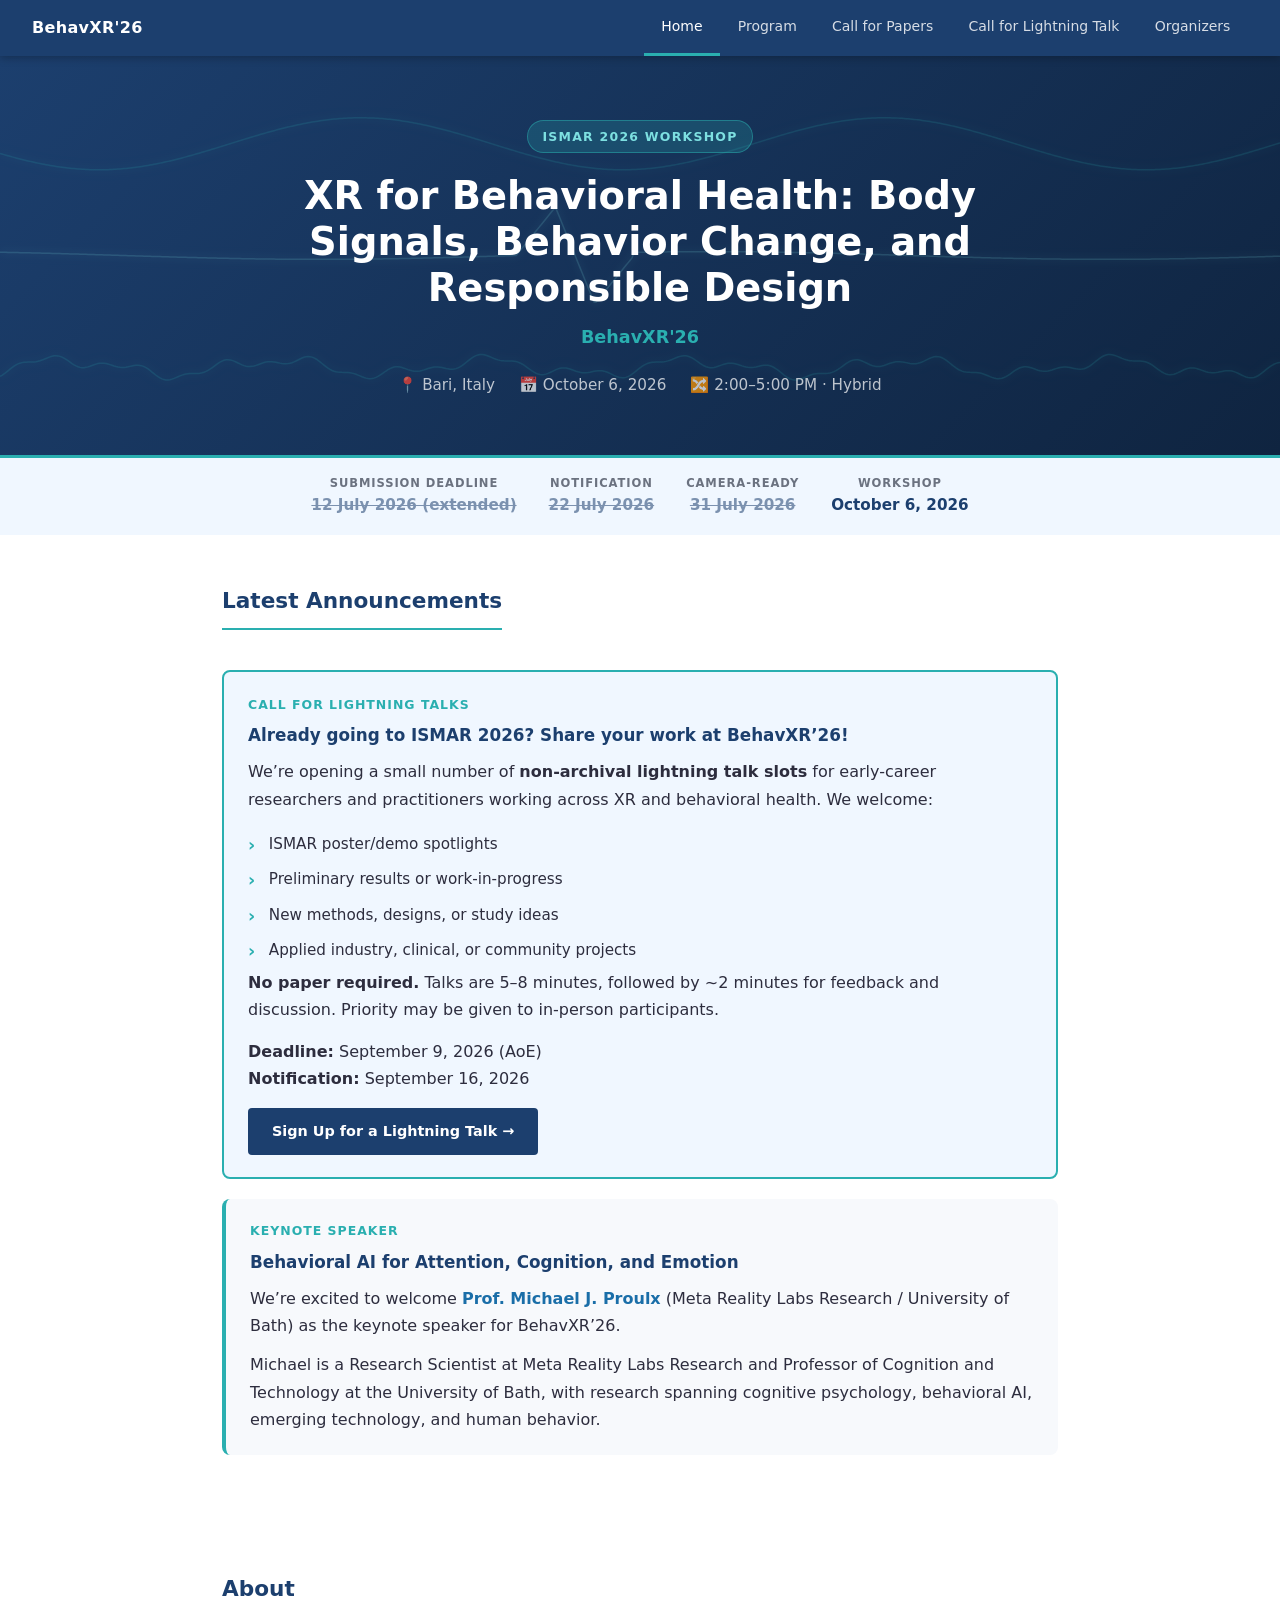
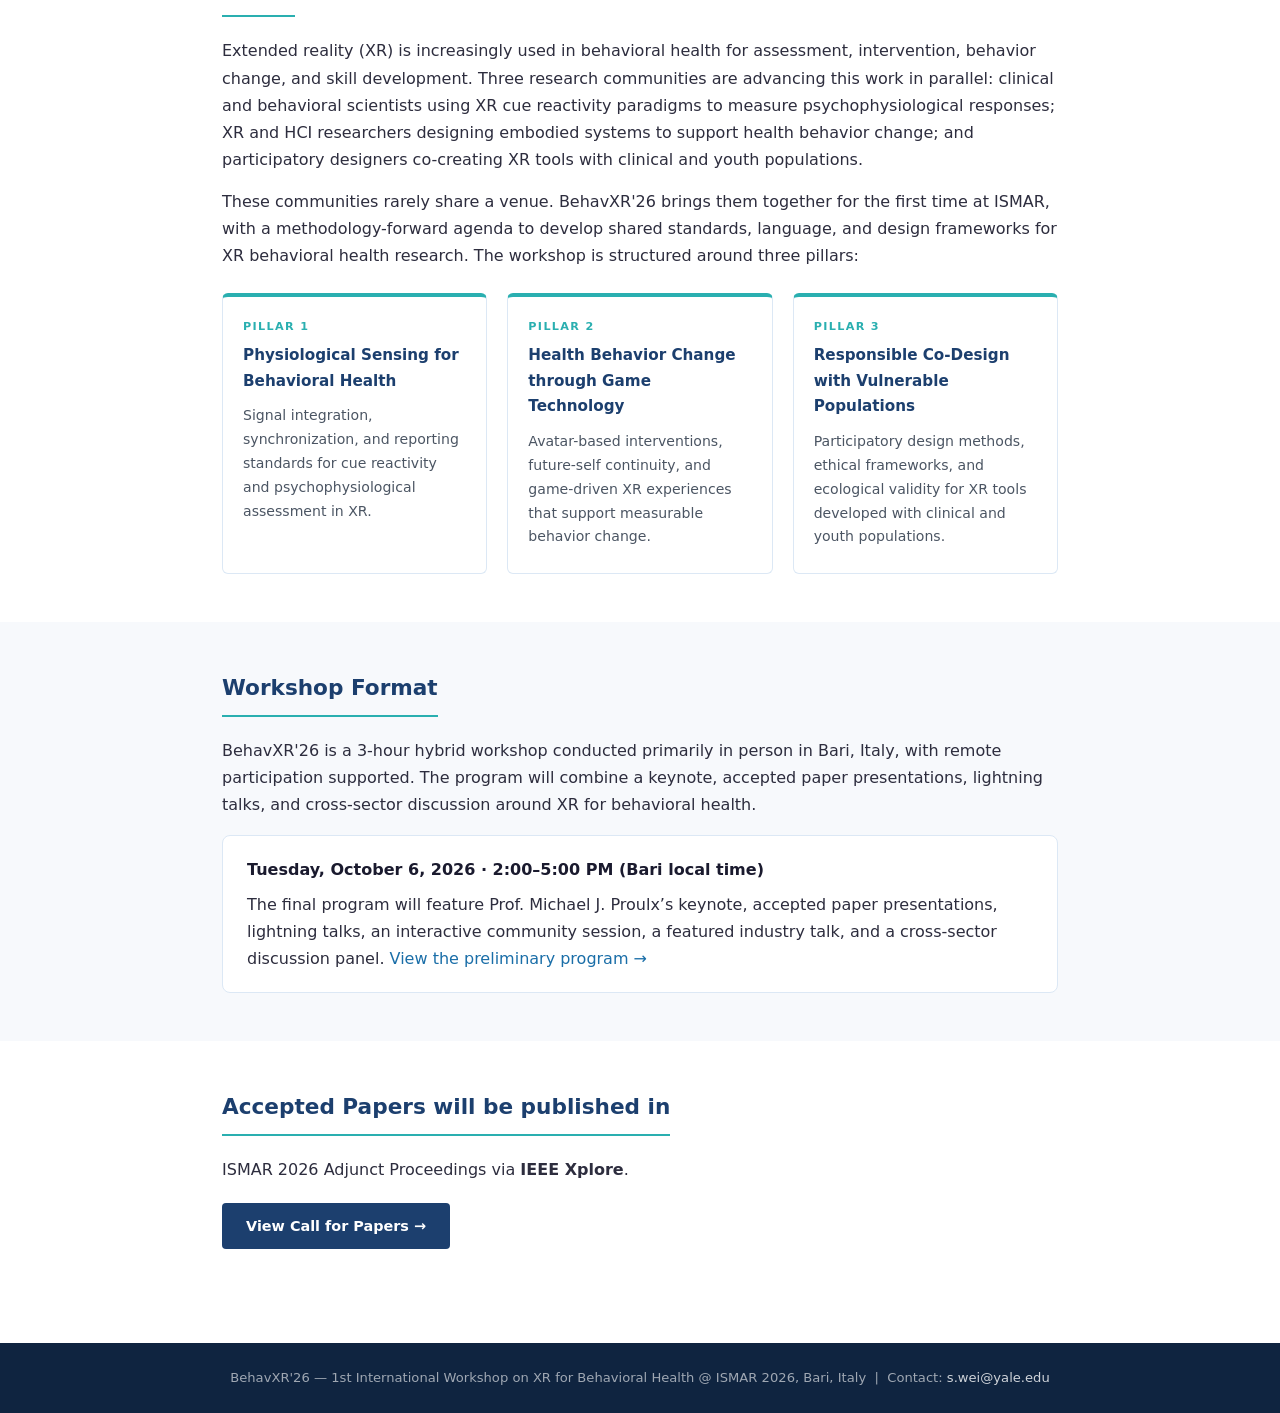
==== commit cbc3702d: "Update the website agenda" ====
--- a/index.html
+++ b/index.html
@@ -13,10 +13,10 @@
   <span class="nav-brand">BehavXR'26</span>
   <div class="nav-links">
     <a href="index.html" class="active">Home</a>
+    <a href="agenda.html">Program</a>
     <a href="cfp.html">Call for Papers</a>
     <a href="lightning.html">Call for Lightning Talk</a>
-    <a href="agenda.html">Program</a>
-        <a href="organizers.html">Organizers</a>
+    <a href="organizers.html">Organizers</a>
   </div>
 </nav>
 
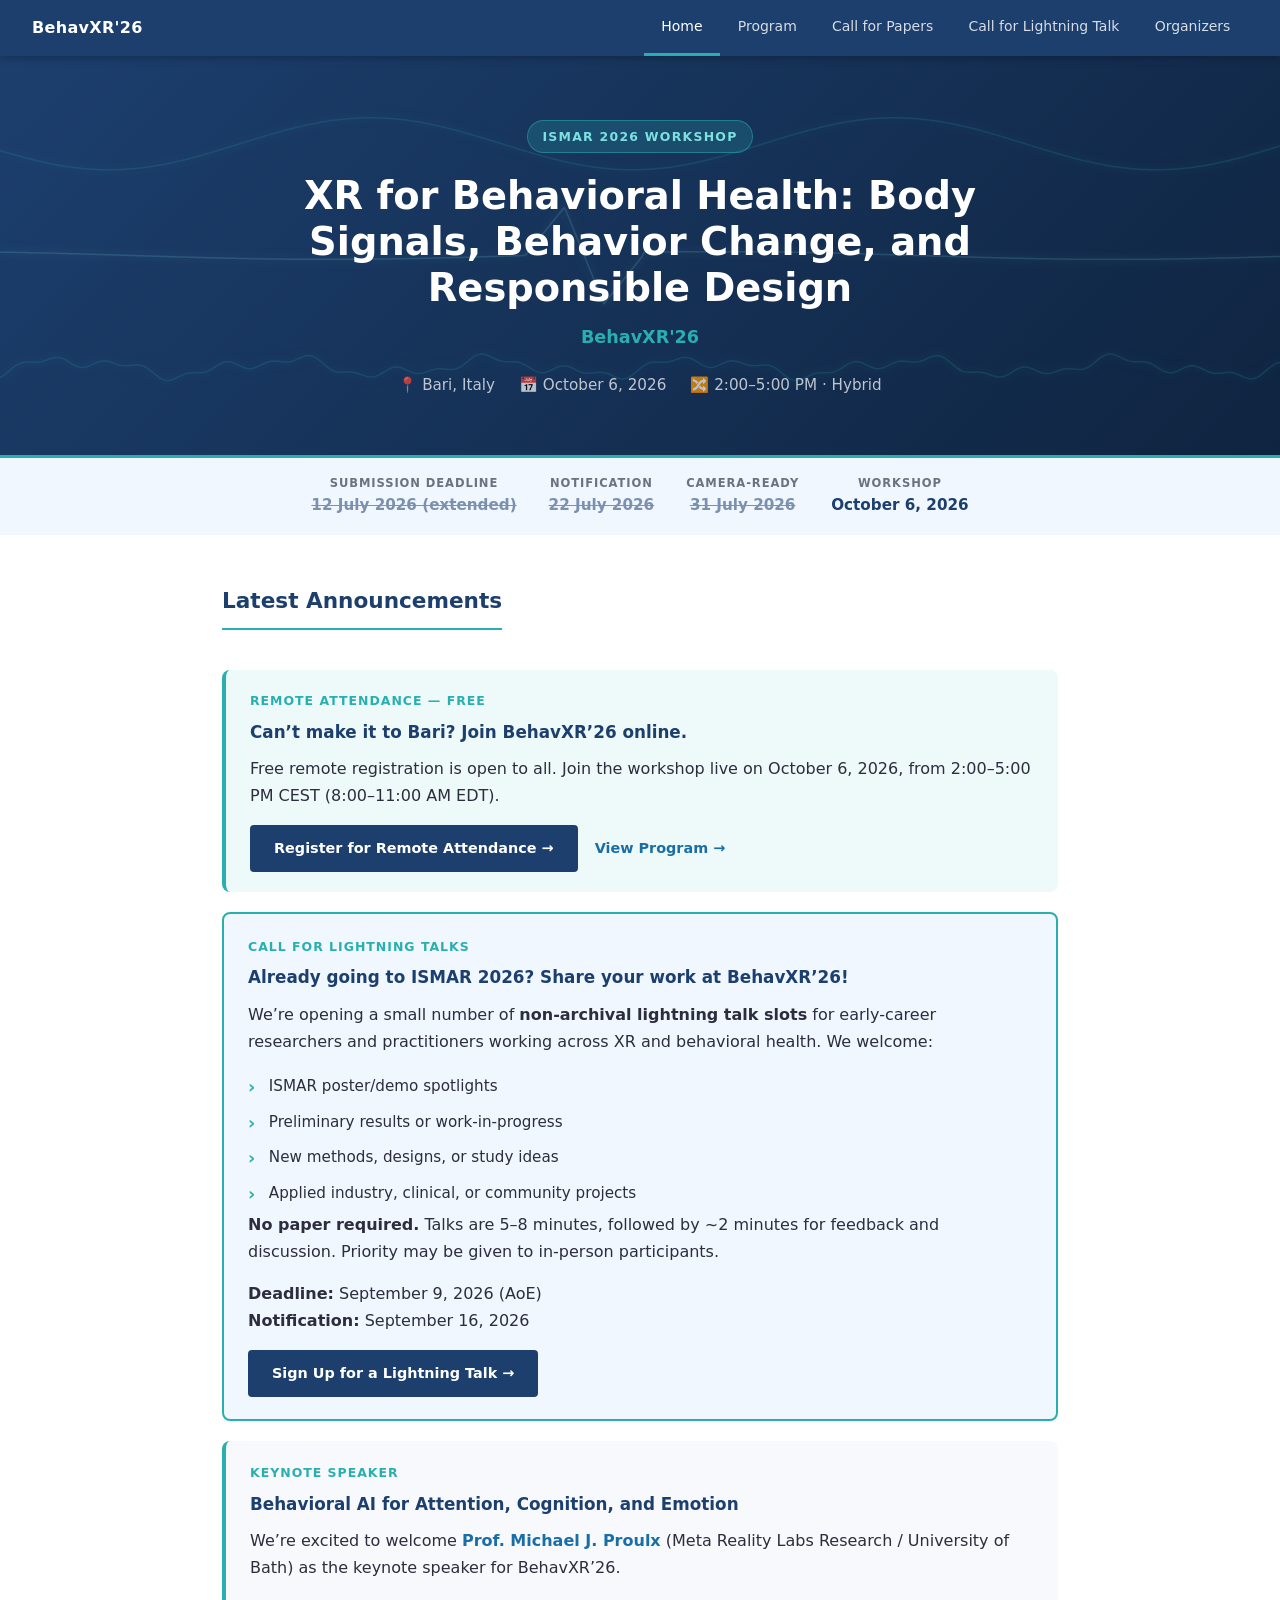
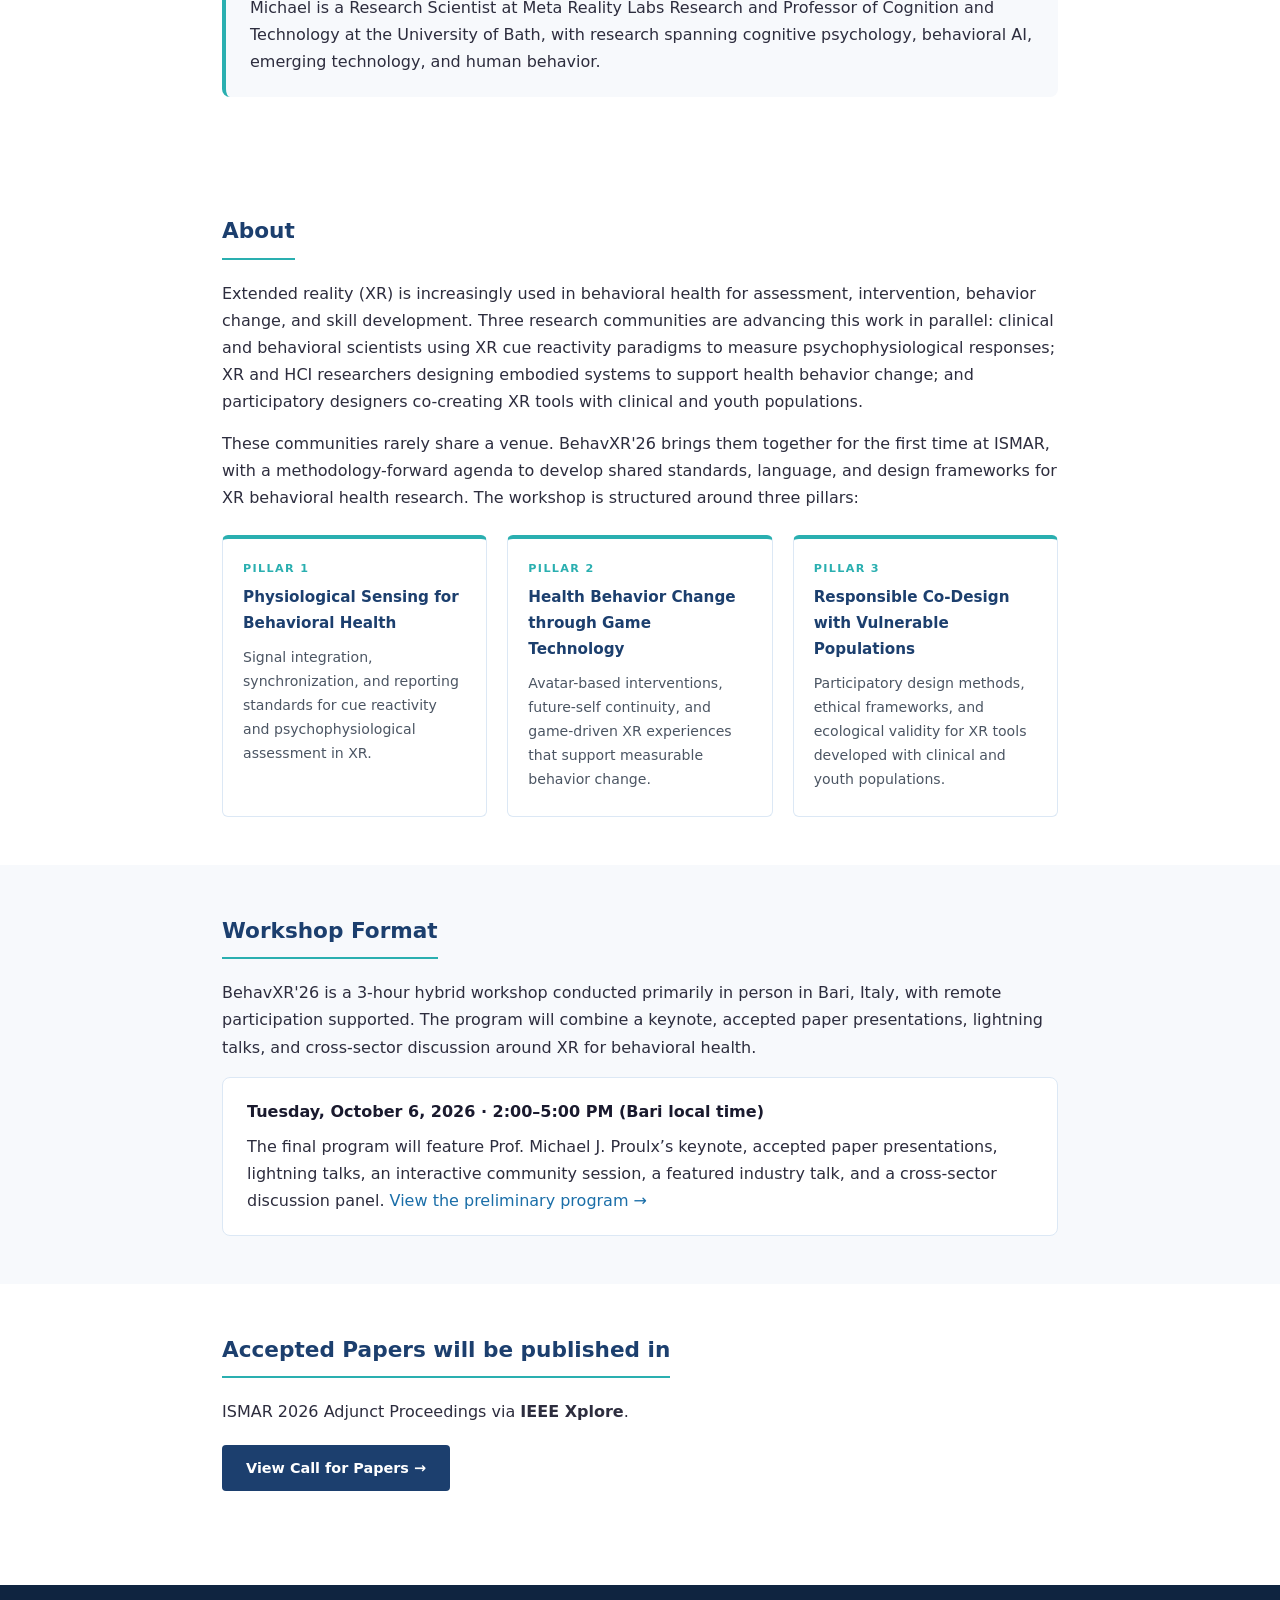
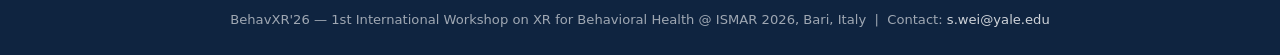
==== commit 295d1eff: "update the index page" ====
--- a/index.html
+++ b/index.html
@@ -133,6 +133,46 @@
   <div class="container">
     <section>
       <h2>Latest Announcements</h2>
+
+      <!-- Remote Attendance -->
+      <div style="
+        background:#eefafa;
+        border-left:4px solid #2aafb0;
+        border-radius:8px;
+        padding:1.25rem 1.5rem;
+        margin:1.25rem 0;
+      ">
+        <div style="
+          font-size:.78rem;
+          font-weight:700;
+          text-transform:uppercase;
+          letter-spacing:.08em;
+          color:#2aafb0;
+          margin-bottom:.4rem;
+        ">
+          Remote Attendance — Free
+        </div>
+
+        <h3 style="margin:.15rem 0 .55rem 0;">
+          Can’t make it to Bari? Join BehavXR’26 online.
+        </h3>
+
+        <p style="margin:.35rem 0 1rem 0;">
+          Free remote registration is open to all. Join the workshop live on October 6, 2026,
+          from 2:00–5:00 PM CEST (8:00–11:00 AM EDT).
+        </p>
+
+        <a href="https://yale.zoom.us/webinar/register/WN_q4T2xck2SHWhhSfeyn9H1Q#/registration"
+           target="_blank" rel="noopener noreferrer"
+           style="display:inline-block; background:#1c3f6e; color:#fff; padding:.7rem 1.5rem; border-radius:4px; font-weight:700; font-size:.9rem; text-decoration:none;">
+          Register for Remote Attendance &rarr;
+        </a>
+
+        <a href="agenda.html"
+           style="display:inline-block; margin-left:.75rem; font-weight:600; font-size:.9rem;">
+          View Program &rarr;
+        </a>
+      </div>
 
       <!-- Lightning Talks -->
       <div style="
